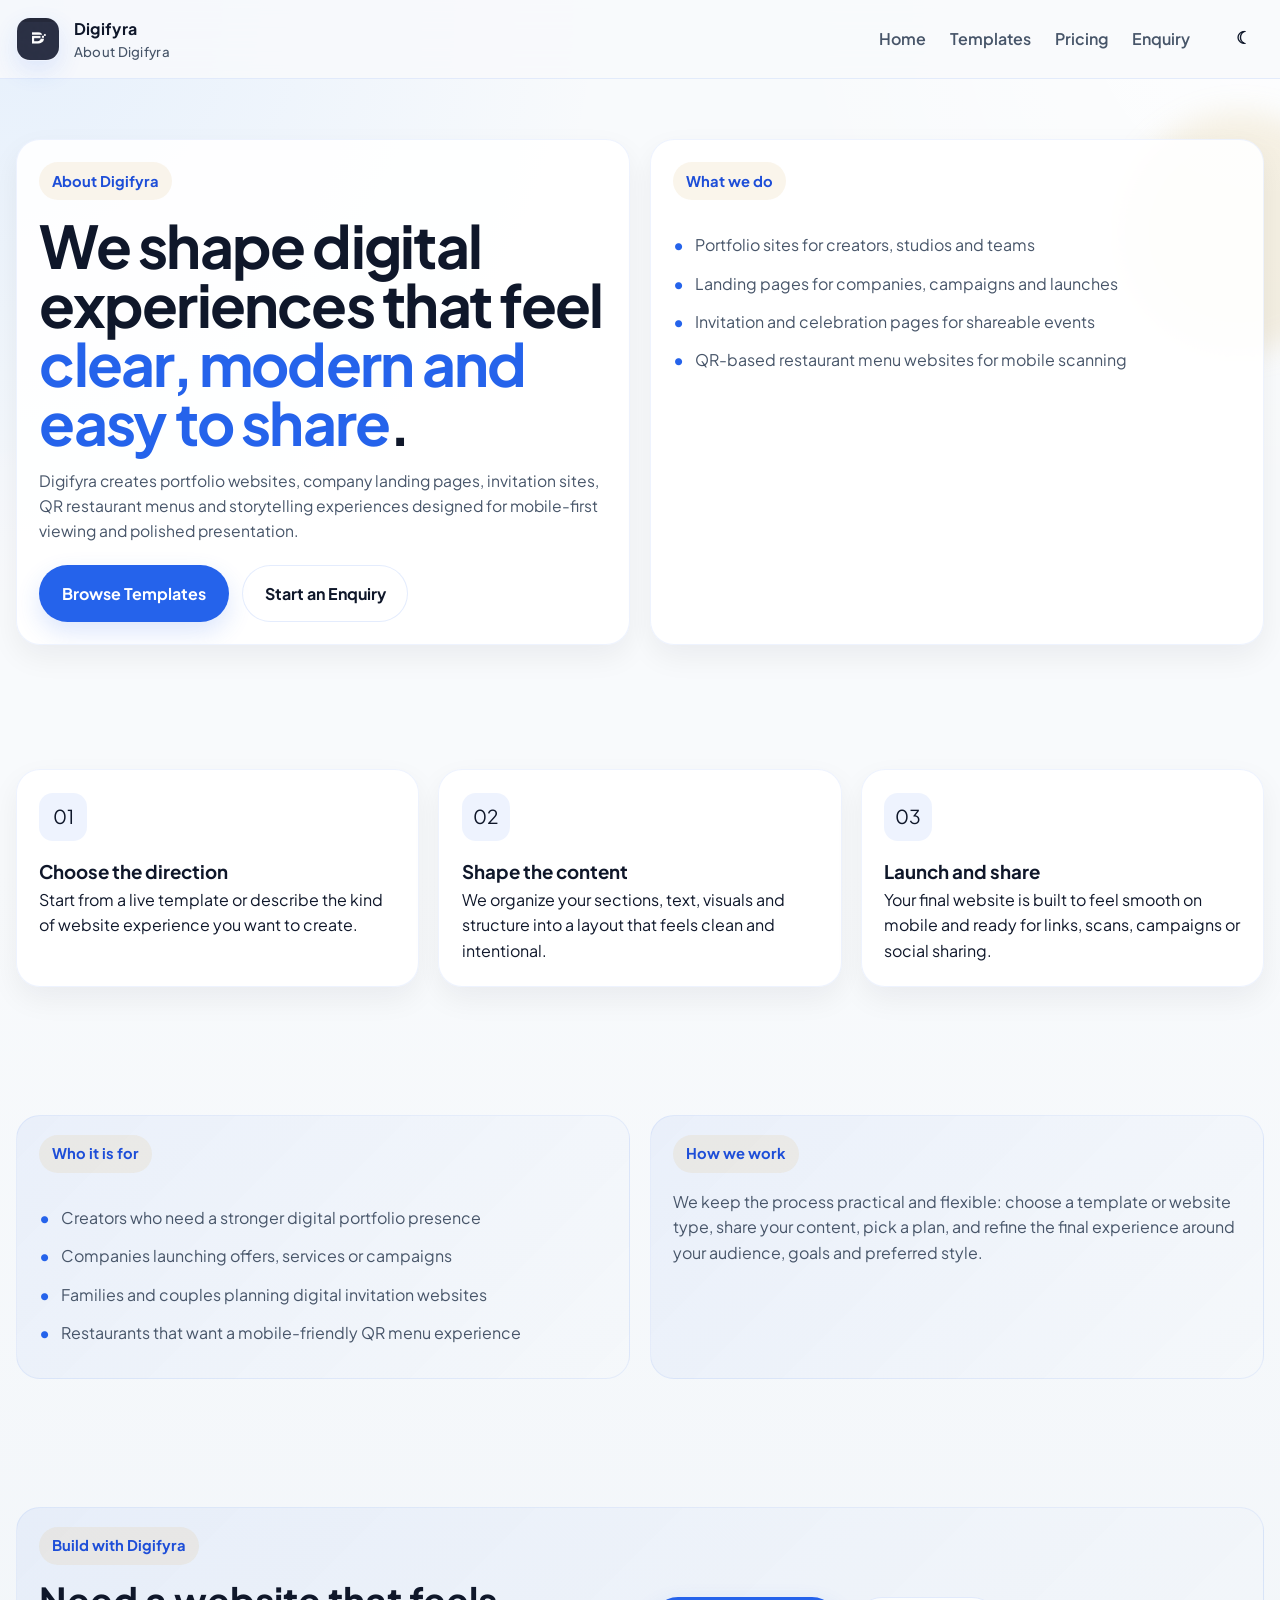
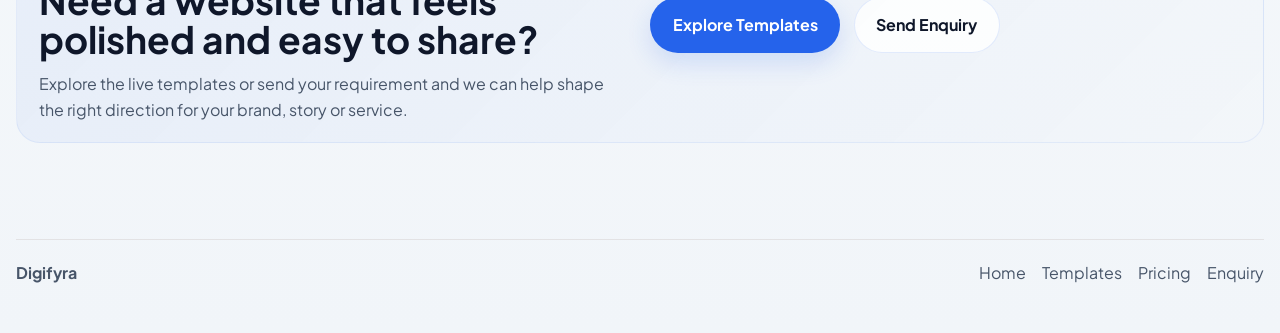
==== about.html @ 27d528c1 "Added about page" ====
<!DOCTYPE html>
<html lang="en">
<head>
  <meta charset="UTF-8">
  <meta name="viewport" content="width=device-width, initial-scale=1">
  <title>About | Digifyra</title>
  <meta name="description" content="Learn about Digifyra, the digital studio behind portfolio websites, landing pages, invitation sites and storytelling experiences.">
  <meta name="robots" content="index, follow">
  <meta name="theme-color" content="#2563EB">
  <!-- Google Tag Manager -->
  <script>(function(w,d,s,l,i){w[l]=w[l]||[];w[l].push({'gtm.start':
  new Date().getTime(),event:'gtm.js'});var f=d.getElementsByTagName(s)[0],
  j=d.createElement(s),dl=l!='dataLayer'?'&l='+l:'';j.async=true;j.src=
  'https://www.googletagmanager.com/gtm.js?id='+i+dl;f.parentNode.insertBefore(j,f);
  })(window,document,'script','dataLayer','GTM-PXJ9GGBV');</script>
  <!-- End Google Tag Manager -->
  <link rel="preconnect" href="https://fonts.googleapis.com">
  <link rel="preconnect" href="https://fonts.gstatic.com" crossorigin>
  <link href="https://fonts.googleapis.com/css2?family=Plus+Jakarta+Sans:wght@400;500;600;700;800&display=swap" rel="stylesheet">
  <link rel="stylesheet" href="style.css">
</head>
<body class="page-company">
  <!-- Google Tag Manager (noscript) -->
  <noscript><iframe src="https://www.googletagmanager.com/ns.html?id=GTM-PXJ9GGBV"
  height="0" width="0" style="display:none;visibility:hidden"></iframe></noscript>
  <!-- End Google Tag Manager (noscript) -->
  <div class="page-shell">
    <header class="site-header">
      <div class="container site-header__inner">
        <a class="brand" href="index.html" aria-label="Digifyra home">
          <img class="brand__mark" src="digifyra-mark.png" alt="Digifyra logo">
          <span>Digifyra<small>About Digifyra</small></span>
        </a>
        <button class="nav-toggle" type="button" aria-expanded="false" aria-label="Toggle navigation" data-nav-toggle>Menu</button>
        <nav class="site-nav" data-nav>
          <a href="index.html">Home</a>
          <a href="templates.html">Templates</a>
          <a href="pricing.html">Pricing</a>
          <a href="order.html">Enquiry</a>
        </nav>
      </div>
    </header>

    <main>
      <section class="section saas-section">
        <div class="container split-layout">
          <article class="info-panel reveal">
            <div class="eyebrow">About Digifyra</div>
            <h1 class="display">We shape digital experiences that feel <span>clear, modern and easy to share</span>.</h1>
            <p class="lead">Digifyra creates portfolio websites, company landing pages, invitation sites, QR restaurant menus and storytelling experiences designed for mobile-first viewing and polished presentation.</p>
            <div class="stack-actions">
              <a class="btn" href="templates.html">Browse Templates</a>
              <a class="btn-secondary" href="order.html">Start an Enquiry</a>
            </div>
          </article>
          <article class="info-panel reveal">
            <div class="eyebrow">What we do</div>
            <ul class="feature-list">
              <li>Portfolio sites for creators, studios and teams</li>
              <li>Landing pages for companies, campaigns and launches</li>
              <li>Invitation and celebration pages for shareable events</li>
              <li>QR-based restaurant menu websites for mobile scanning</li>
            </ul>
          </article>
        </div>
      </section>

      <section class="section">
        <div class="container grid-3">
          <article class="service-card reveal">
            <div class="service-card__icon">01</div>
            <h3>Choose the direction</h3>
            <p>Start from a live template or describe the kind of website experience you want to create.</p>
          </article>
          <article class="service-card reveal">
            <div class="service-card__icon">02</div>
            <h3>Shape the content</h3>
            <p>We organize your sections, text, visuals and structure into a layout that feels clean and intentional.</p>
          </article>
          <article class="service-card reveal">
            <div class="service-card__icon">03</div>
            <h3>Launch and share</h3>
            <p>Your final website is built to feel smooth on mobile and ready for links, scans, campaigns or social sharing.</p>
          </article>
        </div>
      </section>

      <section class="section">
        <div class="container split-layout">
          <article class="notice-bar reveal">
            <div class="eyebrow">Who it is for</div>
            <ul class="feature-list">
              <li>Creators who need a stronger digital portfolio presence</li>
              <li>Companies launching offers, services or campaigns</li>
              <li>Families and couples planning digital invitation websites</li>
              <li>Restaurants that want a mobile-friendly QR menu experience</li>
            </ul>
          </article>
          <article class="notice-bar reveal">
            <div class="eyebrow">How we work</div>
            <p class="section-copy">We keep the process practical and flexible: choose a template or website type, share your content, pick a plan, and refine the final experience around your audience, goals and preferred style.</p>
          </article>
        </div>
      </section>

      <section class="section">
        <div class="container">
          <div class="cta-banner reveal">
            <div class="split-layout">
              <div>
                <div class="eyebrow">Build with Digifyra</div>
                <h2 class="section-title">Need a website that feels polished and easy to share?</h2>
                <p class="section-copy">Explore the live templates or send your requirement and we can help shape the right direction for your brand, story or service.</p>
              </div>
              <div class="stack-actions" style="align-content:center; justify-content:flex-start;">
                <a class="btn" href="templates.html">Explore Templates</a>
                <a class="btn-secondary" href="order.html">Send Enquiry</a>
              </div>
            </div>
          </div>
        </div>
      </section>
    </main>

    <footer class="site-footer">
      <div class="container footer-grid">
        <div>
          <strong>Digifyra</strong>
        </div>
        <div class="footer-links">
          <a href="index.html">Home</a>
          <a href="templates.html">Templates</a>
          <a href="pricing.html">Pricing</a>
          <a href="order.html">Enquiry</a>
        </div>
      </div>
    </footer>
  </div>
  <script src="script.js"></script>
</body>
</html>
---- style.css ----
:root {
  --bg: #f8fafc;
  --surface: rgba(255, 255, 255, 0.9);
  --surface-strong: #ffffff;
  --surface-dark: #0f172a;
  --text: #0f172a;
  --muted: #475569;
  --line: rgba(37, 99, 235, 0.12);
  --primary: #2563eb;
  --primary-strong: #1d4ed8;
  --secondary: #dbeafe;
  --accent: #60a5fa;
  --success: #1f9d73;
  --shadow: 0 12px 30px rgba(15, 23, 42, 0.06);
  --radius-lg: 24px;
  --radius-md: 18px;
  --radius-sm: 12px;
  --container: min(1280px, calc(100% - 2rem));
  --bg-gradient-1: rgba(96, 165, 250, 0.12);
  --bg-gradient-2: rgba(255, 255, 255, 0.8);
  --bg-gradient-3: #f8fafc;
  --bg-gradient-4: #f8fafc;
  --bg-gradient-5: #f1f5f9;
  --header-bg: rgba(248, 250, 252, 0.84);
  --glass-bg: rgba(255, 255, 255, 0.78);
  --control-bg: rgba(255, 255, 255, 0.78);
  --hero-preview-bg: linear-gradient(160deg, rgba(15, 23, 42, 0.98), rgba(30, 41, 59, 0.96));
  --hero-preview-border: rgba(37, 99, 235, 0.1);
  --hero-meta-bg: rgba(255, 255, 255, 0.14);
  --preview-frame-bg: linear-gradient(160deg, rgba(15, 23, 42, 0.98), rgba(30, 41, 59, 0.94));
}

body.theme-dark {
  --bg: #020617;
  --surface: rgba(15, 23, 42, 0.76);
  --surface-strong: #0f172a;
  --surface-dark: #020617;
  --text: #e2e8f0;
  --muted: #94a3b8;
  --line: rgba(96, 165, 250, 0.14);
  --shadow: 0 20px 60px rgba(2, 6, 23, 0.35);
  --bg-gradient-1: rgba(37, 99, 235, 0.14);
  --bg-gradient-2: rgba(255, 255, 255, 0.06);
  --bg-gradient-3: #020617;
  --bg-gradient-4: #020617;
  --bg-gradient-5: #0f172a;
  --header-bg: rgba(2, 6, 23, 0.82);
  --glass-bg: rgba(15, 23, 42, 0.88);
  --control-bg: rgba(255, 255, 255, 0.04);
  --hero-preview-bg: linear-gradient(160deg, rgba(2, 6, 23, 0.98), rgba(15, 23, 42, 0.94));
  --hero-preview-border: rgba(96, 165, 250, 0.1);
  --hero-meta-bg: rgba(255, 255, 255, 0.12);
  --preview-frame-bg: linear-gradient(160deg, rgba(2, 6, 23, 0.98), rgba(15, 23, 42, 0.94));
}

body.page-home {
  --primary: #2563eb;
  --primary-strong: #1d4ed8;
  --secondary: #dbeafe;
  --accent: #60a5fa;
}

* {
  box-sizing: border-box;
}

html {
  scroll-behavior: smooth;
}

body {
  margin: 0;
  font-family: "Plus Jakarta Sans", sans-serif;
  color: var(--text);
  background:
    radial-gradient(circle at top left, var(--bg-gradient-1), transparent 26%),
    radial-gradient(circle at top right, var(--bg-gradient-2), transparent 22%),
    linear-gradient(180deg, var(--bg-gradient-3) 0%, var(--bg-gradient-4) 45%, var(--bg-gradient-5) 100%);
  line-height: 1.6;
}

img {
  display: block;
  max-width: 100%;
}

a {
  color: inherit;
  text-decoration: none;
}

button,
input,
select,
textarea {
  font: inherit;
}

button {
  cursor: pointer;
}

.page-shell {
  position: relative;
  overflow-x: clip;
}

.page-shell::before,
.page-shell::after {
  content: "";
  position: fixed;
  inset: auto;
  z-index: -1;
  border-radius: 999px;
  filter: blur(14px);
}

.page-shell::before {
  width: 240px;
  height: 240px;
  top: 7rem;
  right: -80px;
  background: rgba(212, 175, 90, 0.16);
}

.page-shell::after {
  width: 300px;
  height: 300px;
  bottom: 10rem;
  left: -100px;
  background: rgba(255, 255, 255, 0.12);
}

.container {
  width: var(--container);
  margin: 0 auto;
}

.site-header {
  position: sticky;
  top: 0;
  z-index: 20;
  backdrop-filter: blur(18px);
  background: var(--header-bg);
  border-bottom: 1px solid var(--hero-preview-border);
}

.site-header__inner {
  display: flex;
  align-items: center;
  justify-content: space-between;
  gap: 1rem;
  min-height: 78px;
}

.brand {
  display: inline-flex;
  align-items: center;
  gap: 0.85rem;
  order: 1;
  min-width: 0;
  font-weight: 700;
  letter-spacing: 0.02em;
}

.brand > span {
  min-width: 0;
}

.brand__mark {
  display: block;
  width: 2.75rem;
  height: 2.75rem;
  border-radius: 14px;
  object-fit: cover;
  box-shadow: 0 10px 24px rgba(37, 99, 235, 0.12);
  background: #ffffff;
  border: 1px solid rgba(37, 99, 235, 0.08);
}

.brand small {
  display: block;
  color: var(--muted);
  font-weight: 500;
}

.nav-toggle {
  display: none;
  position: relative;
  min-width: 3rem;
  height: 3rem;
  padding: 0 0.9rem;
  border: 0;
  border-radius: 0;
  color: var(--text);
  background: transparent;
  line-height: 1;
  font-weight: 700;
  transition: transform 180ms ease, border-color 180ms ease, background 180ms ease;
}

.theme-toggle {
  order: 3;
  margin-left: 1rem;
  display: inline-grid;
  place-items: center;
  width: 2.6rem;
  min-width: 2.6rem;
  height: 2.6rem;
  padding: 0;
  border: 0;
  border-radius: 0;
  color: var(--text);
  background: transparent;
  font-size: 0;
  line-height: 1;
  font-weight: 700;
  transition: transform 180ms ease, border-color 180ms ease, background 180ms ease;
}

.theme-toggle::before {
  content: "\263E";
  display: block;
  font-size: 1.05rem;
  line-height: 1;
  transform: translateY(-1px);
}

body.theme-dark .theme-toggle::before {
  content: "\2600";
}

.site-nav {
  display: flex;
  order: 2;
  margin-left: auto;
  align-items: center;
  gap: 1.5rem;
}

.site-nav a {
  color: var(--muted);
  font-weight: 600;
}

.site-nav a:hover,
.site-nav a:focus-visible,
.site-nav a.is-active {
  color: var(--text);
}

.nav-cta {
  margin-left: 0.35rem;
}

.btn,
.btn-secondary,
.btn-ghost {
  display: inline-flex;
  align-items: center;
  justify-content: center;
  gap: 0.55rem;
  min-height: 3rem;
  padding: 0.9rem 1.35rem;
  border-radius: 999px;
  border: 1px solid transparent;
  font-weight: 700;
  transition: transform 180ms ease, box-shadow 180ms ease, background 180ms ease, border-color 180ms ease;
}

.btn {
  color: #ffffff;
  background: var(--primary);
  box-shadow: 0 10px 24px rgba(37, 99, 235, 0.16);
}

.btn:hover,
.btn:focus-visible,
.btn-secondary:hover,
.btn-secondary:focus-visible,
.btn-ghost:hover,
.btn-ghost:focus-visible {
  transform: translateY(-2px);
}

.btn-secondary {
  color: var(--text);
  background: var(--control-bg);
  border-color: var(--line);
}

.btn-ghost {
  color: var(--primary-strong);
  background: transparent;
  border-color: var(--line);
}

.hero {
  padding: 0;
  min-height: calc(100vh - 78px);
  display: grid;
  align-items: stretch;
}

.hero-panel {
  display: grid;
  grid-template-columns: 1.1fr 0.9fr;
  gap: 0;
  align-items: center;
  min-height: calc(100vh - 78px);
  width: min(100%, 100vw);
  max-width: none;
  padding: 0;
  border-radius: 0;
  background: transparent;
  border: 0;
  box-shadow: none;
}

.hero-panel > *:first-child {
  padding: 4rem clamp(1rem, 4vw, 5rem);
}

.hero-panel > *:last-child {
  min-height: calc(100vh - 78px);
}

.eyebrow {
  display: inline-flex;
  align-items: center;
  gap: 0.5rem;
  margin-bottom: 1rem;
  padding: 0.45rem 0.8rem;
  border-radius: 999px;
  background: rgba(212, 175, 90, 0.12);
  color: var(--primary-strong);
  font-size: 0.92rem;
  font-weight: 700;
}

.display {
  margin: 0 0 1rem;
  font-family: "Plus Jakarta Sans", sans-serif;
  font-size: clamp(2.45rem, 4.6vw, 4.8rem);
  line-height: 1;
  letter-spacing: -0.03em;
}

.display span {
  color: var(--primary);
}

.lead {
  margin: 0 0 1.4rem;
  font-size: 0.98rem;
  color: var(--muted);
  max-width: 62ch;
}

.hero-actions,
.stack-actions {
  display: flex;
  flex-wrap: wrap;
  gap: 0.85rem;
}

.hero-stats,
.stats-grid,
.metrics-grid {
  display: grid;
  gap: 1rem;
}

.hero-stats {
  grid-template-columns: repeat(3, minmax(0, 1fr));
  margin-top: 1.3rem;
}

.stat-card,
.metric-card {
  padding: 1.1rem;
  border-radius: var(--radius-md);
  background: rgba(255, 255, 255, 0.04);
  border: 1px solid rgba(37, 99, 235, 0.08);
}

.stat-card strong,
.metric-card strong {
  display: block;
  font-size: 1.18rem;
}

.hero-visual {
  display: grid;
  grid-template-rows: 1fr auto;
  gap: 1rem;
  padding: 1.25rem;
}

.hero-preview {
  position: relative;
  overflow: hidden;
  border-radius: calc(var(--radius-lg) + 6px);
  min-height: calc(100vh - 78px);
  background: var(--hero-preview-bg);
  color: #fff;
  box-shadow: none;
  border-left: 1px solid var(--hero-preview-border);
}

.hero-preview img {
  position: absolute;
  inset: 0;
  width: 100%;
  height: 100%;
  object-fit: cover;
  opacity: 0.42;
}

.hero-preview__content {
  position: relative;
  display: flex;
  flex-direction: column;
  justify-content: space-between;
  min-height: calc(100vh - 78px);
  padding: 2rem clamp(1rem, 3vw, 3rem);
}

.hero-notes {
  display: grid;
  grid-template-columns: repeat(2, minmax(0, 1fr));
  gap: 1rem;
}

.floating-card {
  position: static;
  border-radius: var(--radius-md);
  background: var(--glass-bg);
  color: var(--text);
  padding: 1rem 1.1rem;
  box-shadow: var(--shadow);
  border: 1px solid var(--hero-preview-border);
}

.section {
  padding: 4rem 0;
}

.section-heading {
  max-width: 760px;
  margin-bottom: 2rem;
}

.section-heading h2,
.section-title {
  margin: 0 0 0.8rem;
  font-family: "Plus Jakarta Sans", sans-serif;
  font-size: clamp(1.85rem, 2.9vw, 2.8rem);
  line-height: 1.05;
}

.section-heading p,
.section-copy {
  margin: 0;
  color: var(--muted);
}

.grid-2,
.grid-3,
.grid-4,
.card-grid {
  display: grid;
  gap: 1.2rem;
  align-items: stretch;
}

.grid-2 {
  grid-template-columns: repeat(2, minmax(0, 1fr));
}

.grid-3,
.card-grid {
  grid-template-columns: repeat(3, minmax(0, 1fr));
}

.grid-4 {
  grid-template-columns: repeat(4, minmax(0, 1fr));
}

.feature-card,
.template-card,
.price-card,
.step-card,
.testimonial,
.story-card,
.detail-card,
.faq-item,
.gallery-card,
.contact-card,
.form-panel,
.info-panel,
.timeline-item,
.checklist,
.service-card,
.showcase-card {
  position: relative;
  overflow: hidden;
  border-radius: var(--radius-lg);
  background: var(--surface);
  border: 1px solid rgba(37, 99, 235, 0.08);
  box-shadow: var(--shadow);
}

.feature-card,
.template-card,
.price-card,
.step-card,
.testimonial,
.story-card,
.detail-card,
.faq-item,
.gallery-card,
.contact-card,
.form-panel,
.info-panel,
.timeline-item,
.service-card,
.showcase-card {
  padding: 1.4rem;
}

.template-card,
.price-card,
.service-card {
  display: flex;
  flex-direction: column;
  height: 100%;
}

.card-grid .template-card:nth-child(1) {
  background: linear-gradient(180deg, rgba(201, 125, 148, 0.14), var(--surface));
}

.card-grid .template-card:nth-child(2) {
  background: linear-gradient(180deg, rgba(223, 140, 90, 0.14), var(--surface));
}

.card-grid .template-card:nth-child(3) {
  background: linear-gradient(180deg, rgba(192, 106, 124, 0.14), var(--surface));
}

.card-grid .template-card:nth-child(4) {
  background: linear-gradient(180deg, rgba(94, 157, 144, 0.14), var(--surface));
}

.card-grid .template-card:nth-child(5) {
  background: linear-gradient(180deg, rgba(190, 122, 150, 0.14), var(--surface));
}

.card-grid .template-card:nth-child(6) {
  background: linear-gradient(180deg, rgba(104, 138, 176, 0.14), var(--surface));
}

.card-grid .template-card:nth-child(7) {
  background: linear-gradient(180deg, rgba(114, 164, 145, 0.14), var(--surface));
}

.card-grid .template-card:nth-child(8) {
  background: linear-gradient(180deg, rgba(168, 139, 92, 0.14), var(--surface));
}

.service-card__icon,
.feature-card__icon,
.template-card__icon,
.step-card__icon {
  display: inline-grid;
  place-items: center;
  width: 3rem;
  height: 3rem;
  margin-bottom: 1rem;
  border-radius: 14px;
  background: rgba(37, 99, 235, 0.08);
  font-size: 1.2rem;
}

.tag-row,
.pill-row {
  display: flex;
  flex-wrap: wrap;
  gap: 0.6rem;
}

.tag,
.pill {
  display: inline-flex;
  align-items: center;
  gap: 0.45rem;
  padding: 0.45rem 0.75rem;
  border-radius: 999px;
  background: rgba(37, 99, 235, 0.06);
  color: var(--muted);
  font-size: 0.9rem;
  font-weight: 700;
}


.feature-list,
.check-list,
.plain-list {
  margin: 1rem 0 0;
  padding: 0;
  list-style: none;
}

.feature-list li,
.check-list li,
.plain-list li {
  display: flex;
  gap: 0.65rem;
  align-items: flex-start;
  margin-bottom: 0.8rem;
  color: var(--muted);
}

.feature-list li::before,
.check-list li::before {
  content: "•";
  color: var(--primary);
  font-weight: 900;
}

.check-list li::before {
  content: "✓";
}

.split-layout,
.story-layout,
.contact-layout,
.showcase-layout,
.form-layout {
  display: grid;
  grid-template-columns: 1fr 1fr;
  gap: 1.25rem;
}

.showcase-layout {
  align-items: stretch;
}

.showcase-preview,
.story-panel {
  min-height: 100%;
}

.preview-frame {
  padding: 1.2rem;
  border-radius: calc(var(--radius-lg) + 6px);
  background: var(--preview-frame-bg);
  color: #fff;
}

.preview-frame__screen {
  border-radius: 24px;
  padding: 1.4rem;
  min-height: 420px;
  background:
    linear-gradient(180deg, rgba(255, 255, 255, 0.12), rgba(255, 255, 255, 0.04)),
    url("https://images.unsplash.com/photo-1519741497674-611481863552?auto=format&fit=crop&w=1400&q=80") center/cover;
}

.preview-frame__screen--birthday {
  background:
    linear-gradient(180deg, rgba(255, 255, 255, 0.12), rgba(255, 255, 255, 0.04)),
    url("https://images.unsplash.com/photo-1464349153735-7db50ed83c84?auto=format&fit=crop&w=1400&q=80") center/cover;
}

.preview-frame__screen--love {
  background:
    linear-gradient(180deg, rgba(255, 255, 255, 0.12), rgba(255, 255, 255, 0.04)),
    url("https://images.unsplash.com/photo-1516589178581-6cd7833ae3b2?auto=format&fit=crop&w=1400&q=80") center/cover;
}

.preview-frame__screen--corporate {
  background:
    linear-gradient(180deg, rgba(255, 255, 255, 0.1), rgba(255, 255, 255, 0.02)),
    url("https://images.unsplash.com/photo-1552664730-d307ca884978?auto=format&fit=crop&w=1400&q=80") center/cover;
}

.preview-shell {
  max-width: 380px;
  padding: 1rem;
  border-radius: 24px;
  background: rgba(24, 18, 15, 0.54);
  backdrop-filter: blur(12px);
}

.timeline {
  position: relative;
  display: grid;
  gap: 1rem;
}

.timeline::before {
  content: "";
  position: absolute;
  top: 0;
  bottom: 0;
  left: 1.3rem;
  width: 2px;
  background: linear-gradient(180deg, rgba(37, 99, 235, 0.08), rgba(37, 99, 235, 0.48), rgba(96, 165, 250, 0.2));
}

.timeline-item {
  display: grid;
  grid-template-columns: 3rem 1fr;
  gap: 1rem;
  align-items: start;
}

.timeline-item__dot {
  position: relative;
  z-index: 1;
  display: grid;
  place-items: center;
  width: 2.6rem;
  height: 2.6rem;
  border-radius: 999px;
  background: linear-gradient(135deg, var(--primary), var(--secondary));
  color: #fff;
  box-shadow: 0 10px 22px rgba(37, 99, 235, 0.18);
}

.countdown {
  display: grid;
  grid-template-columns: repeat(4, minmax(0, 1fr));
  gap: 0.8rem;
  margin-top: 1.6rem;
}

.countdown__item {
  padding: 1rem 0.8rem;
  text-align: center;
  border-radius: var(--radius-md);
  background: var(--glass-bg);
  border: 1px solid rgba(37, 99, 235, 0.12);
}

.countdown__value {
  display: block;
  font-size: 1.8rem;
  font-weight: 800;
}

.media-grid,
.gallery-grid {
  display: grid;
  grid-template-columns: repeat(3, minmax(0, 1fr));
  gap: 1rem;
}

.gallery-card img,
.media-grid img {
  width: 100%;
  height: 100%;
  min-height: 240px;
  object-fit: cover;
  border-radius: calc(var(--radius-md) + 2px);
}

.quote-block {
  padding: 2rem;
  border-radius: calc(var(--radius-lg) + 8px);
  background: linear-gradient(145deg, rgba(37, 99, 235, 0.06), rgba(255, 255, 255, 0.04));
  border: 1px solid rgba(37, 99, 235, 0.08);
  font-family: "Plus Jakarta Sans", sans-serif;
  font-size: clamp(1.8rem, 3vw, 2.8rem);
  line-height: 1.1;
}

.notice-bar,
.cta-banner {
  padding: 1.2rem 1.4rem;
  border-radius: var(--radius-lg);
  background: linear-gradient(135deg, rgba(37, 99, 235, 0.06), rgba(255, 255, 255, 0.02));
  border: 1px solid rgba(37, 99, 235, 0.08);
}

.price-card--featured {
  background: linear-gradient(180deg, rgba(37, 99, 235, 0.08), rgba(255, 255, 255, 0.04));
  border-color: rgba(37, 99, 235, 0.18);
  box-shadow: 0 18px 36px rgba(37, 99, 235, 0.12);
  transform: translateY(-6px);
}

.price-card--featured .eyebrow {
  background: rgba(37, 99, 235, 0.12);
  color: var(--primary-strong);
}

.price-card--featured::after {
  content: "";
  position: absolute;
  inset: 0;
  background: linear-gradient(120deg, transparent 0%, rgba(255, 255, 255, 0.22) 45%, transparent 70%);
  transform: translateX(-120%);
  animation: planShine 5s ease-in-out infinite;
  pointer-events: none;
}

.price {
  margin: 0.6rem 0 1rem;
  font-size: 2rem;
  font-weight: 800;
}

.price-card .feature-list {
  flex: 1;
}

.price-card .btn {
  margin-top: auto;
}

.price-tier-list {
  display: grid;
  gap: 0.7rem;
  margin: 1rem 0 1.1rem;
}

.price-tier-row {
  display: flex;
  justify-content: space-between;
  gap: 1rem;
  align-items: center;
  padding: 0.8rem 0.9rem;
  border-radius: 16px;
  background: rgba(37, 99, 235, 0.05);
  border: 1px solid rgba(37, 99, 235, 0.08);
}

.price-tier-row strong {
  font-size: 0.96rem;
}

.price-tier-row span {
  color: var(--primary-strong);
  font-weight: 700;
  text-align: right;
}

.price small {
  font-size: 1rem;
  color: var(--muted);
}

.faq-item summary {
  cursor: pointer;
  font-weight: 700;
  list-style: none;
}

.faq-item summary::-webkit-details-marker {
  display: none;
}

.faq-item p {
  margin-bottom: 0;
  color: var(--muted);
}

.form-panel form,
.form-stack {
  display: grid;
  gap: 1rem;
}

.field-grid {
  display: grid;
  grid-template-columns: 1fr 1fr;
  gap: 1rem;
}

label {
  display: grid;
  gap: 0.45rem;
  font-weight: 700;
}

input,
select,
textarea {
  width: 100%;
  padding: 0.95rem 1rem;
  border-radius: 16px;
  border: 1px solid rgba(37, 99, 235, 0.12);
  background: var(--surface);
  color: var(--text);
}

textarea {
  min-height: 150px;
  resize: vertical;
}

input:focus-visible,
select:focus-visible,
textarea:focus-visible,
.faq-item summary:focus-visible,
.btn:focus-visible,
.btn-secondary:focus-visible,
.btn-ghost:focus-visible,
.site-nav a:focus-visible,
.nav-toggle:focus-visible {
  outline: 3px solid rgba(37, 99, 235, 0.2);
  outline-offset: 2px;
}

.helper-text,
.fine-print {
  color: var(--muted);
  font-size: 0.94rem;
}

.honeypot {
  position: absolute;
  left: -9999px;
  opacity: 0;
  pointer-events: none;
}

.calendar-links,
.media-stack,
.game-grid {
  display: grid;
  gap: 1rem;
}

.media-stack iframe,
.media-stack audio {
  width: 100%;
  border-radius: var(--radius-md);
}

.game-card {
  padding: 1.3rem;
  border-radius: var(--radius-lg);
  background: var(--surface);
  border: 1px solid rgba(37, 99, 235, 0.08);
}

.quiz-options {
  display: grid;
  gap: 0.75rem;
  margin-top: 1rem;
}

.quiz-options button {
  text-align: left;
}

.sparkle-bg {
  position: relative;
}

.sparkle-bg::after {
  content: "";
  position: absolute;
  inset: 0;
  background-image:
    radial-gradient(circle, rgba(240, 216, 144, 0.28) 1px, transparent 1.6px),
    radial-gradient(circle, rgba(255, 255, 255, 0.2) 1px, transparent 1.7px);
  background-position: 0 0, 28px 38px;
  background-size: 90px 90px, 120px 120px;
  pointer-events: none;
  opacity: 0.26;
}

.reveal {
  opacity: 0;
  transform: translateY(20px);
  transition: opacity 600ms ease, transform 600ms ease;
}

.reveal.is-visible {
  opacity: 1;
  transform: translateY(0);
}

.site-footer {
  padding: 2rem 0 3rem;
  color: var(--muted);
}

.footer-grid {
  display: grid;
  grid-template-columns: 1.1fr 0.9fr;
  gap: 1rem;
  align-items: center;
  padding-top: 1.25rem;
  border-top: 1px solid rgba(77, 47, 26, 0.09);
}

.footer-links {
  display: flex;
  justify-content: flex-end;
  gap: 1rem;
  flex-wrap: wrap;
}

.seo-strip {
  margin-top: 1rem;
  color: var(--muted);
  font-size: 0.95rem;
}

.center {
  text-align: center;
}

.hero-preview__meta,
.mini-metrics {
  display: flex;
  gap: 0.75rem;
  flex-wrap: wrap;
}

.hero-preview__meta span,
.mini-metrics span {
  display: inline-flex;
  align-items: center;
  gap: 0.45rem;
  padding: 0.45rem 0.75rem;
  border-radius: 999px;
  background: var(--hero-meta-bg);
}

.site-section-divider {
  height: 1px;
  width: var(--container);
  margin: 0 auto;
  background: linear-gradient(90deg, transparent, rgba(37, 99, 235, 0.12), transparent);
}

.template-library {
  align-items: stretch;
}

.template-card--library {
  display: grid;
  gap: 1rem;
  align-content: start;
}

.template-card__body {
  display: grid;
  gap: 0.85rem;
  align-content: start;
  flex: 1;
}

.template-card__footer {
  margin-top: auto;
  padding-top: 0.2rem;
}

.template-card--library .tag-row {
  margin-top: 0;
}

.template-card--library .stack-actions {
  margin-top: auto;
}

.template-card--library .stack-actions a {
  flex: 1 1 10rem;
}

.template-card--library h3,
.price-card h3,
.service-card h3 {
  margin: 0;
}

.template-card--library p,
.price-card p,
.service-card p {
  margin: 0;
}

.saas-hero-v2 {
  position: relative;
  padding: 5.5rem 0 4.5rem;
}

.saas-hero-v2::before {
  content: "";
  position: absolute;
  inset: 0 0 auto;
  height: 640px;
  background:
    radial-gradient(circle at 12% 12%, rgba(96, 165, 250, 0.16), transparent 28%),
    radial-gradient(circle at 86% 16%, rgba(37, 99, 235, 0.12), transparent 24%),
    linear-gradient(180deg, rgba(255, 255, 255, 0.86), rgba(248, 250, 252, 0));
  pointer-events: none;
  z-index: -1;
}

.saas-hero-v2__grid {
  display: grid;
  grid-template-columns: minmax(0, 1fr) minmax(400px, 520px);
  gap: 1rem;
  align-items: center;
}

.saas-hero-v2__copy {
  max-width: 560px;
}

.saas-hero-v2__visual {
  width: min(100%, 520px);
  justify-self: end;
}

.saas-hero-v2__title {
  margin: 0 0 1rem;
  max-width: 7.8ch;
  font-size: clamp(2.5rem, 4.8vw, 3.95rem);
  line-height: 0.98;
  letter-spacing: -0.06em;
  font-weight: 800;
}

.saas-hero-v2__title span {
  color: var(--primary);
}

.saas-hero-v2__lead {
  max-width: 46ch;
  margin: 0 0 1.5rem;
  font-size: 0.98rem;
  color: var(--muted);
}

.saas-hero-v2__micro {
  margin: 1rem 0 0;
  color: var(--muted);
  font-size: 0.94rem;
  font-weight: 600;
}

.saas-glass-stage {
  position: relative;
  display: grid;
  grid-template-columns: minmax(0, 1.28fr) minmax(180px, 0.72fr);
  grid-template-rows: 176px 184px auto;
  gap: 1rem;
  min-height: 0;
  padding: 0.6rem 0.2rem 0;
}

.saas-glass-orb {
  position: absolute;
  border-radius: 999px;
  filter: blur(18px);
  pointer-events: none;
}

.saas-glass-orb--one {
  top: 1.5rem;
  left: 2rem;
  width: 160px;
  height: 160px;
  background: rgba(96, 165, 250, 0.2);
}

.saas-glass-orb--two {
  right: 1rem;
  bottom: 2.5rem;
  width: 190px;
  height: 190px;
  background: rgba(37, 99, 235, 0.14);
}

.saas-glass-card,
.saas-glass-note {
  position: relative;
  overflow: hidden;
  border: 1px solid rgba(255, 255, 255, 0.42);
  background: rgba(255, 255, 255, 0.42);
  box-shadow: 0 28px 60px rgba(15, 23, 42, 0.12);
  backdrop-filter: blur(18px);
  -webkit-backdrop-filter: blur(18px);
}

.saas-glass-card {
  border-radius: 28px;
  transition: transform 240ms ease, box-shadow 240ms ease, border-color 240ms ease;
}

.saas-glass-card:hover {
  transform: translateY(-6px);
  box-shadow: 0 34px 70px rgba(15, 23, 42, 0.16);
  border-color: rgba(255, 255, 255, 0.64);
}

.saas-glass-card img {
  width: 100%;
  height: 100%;
  display: block;
  object-fit: cover;
}

.saas-glass-card--main {
  grid-column: 1;
  grid-row: 1 / span 2;
  height: 100%;
  animation: brandFloat 8s ease-in-out infinite;
}

.saas-glass-card--top {
  grid-column: 2;
  grid-row: 1;
  height: 100%;
}

.saas-glass-card__meta {
  position: absolute;
  left: 1rem;
  right: 1rem;
  bottom: 1rem;
  display: grid;
  gap: 0.2rem;
  padding: 0.95rem 1rem;
  border-radius: 18px;
  background: rgba(255, 255, 255, 0.7);
  color: var(--text);
  backdrop-filter: blur(12px);
  -webkit-backdrop-filter: blur(12px);
}

.saas-glass-card__meta strong,
.saas-glass-note strong {
  font-size: 0.96rem;
  font-weight: 700;
}

.saas-glass-card__meta span,
.saas-glass-note span {
  color: var(--muted);
  font-size: 0.82rem;
}

.saas-glass-chip {
  position: absolute;
  left: 0.9rem;
  bottom: 0.9rem;
  padding: 0.45rem 0.8rem;
  border-radius: 999px;
  background: rgba(255, 255, 255, 0.72);
  color: var(--text);
  font-size: 0.82rem;
  font-weight: 700;
  backdrop-filter: blur(12px);
  -webkit-backdrop-filter: blur(12px);
}

.saas-glass-note {
  display: grid;
  gap: 0.15rem;
  padding: 0.82rem 0.95rem;
  border-radius: 20px;
}

.saas-glass-note--left {
  grid-column: 1;
  grid-row: 3;
  width: 100%;
}

.saas-glass-note--right {
  grid-column: 2;
  grid-row: 3;
  width: 100%;
}

.saas-glass-note--panel {
  grid-column: 2;
  grid-row: 2;
  width: 100%;
  gap: 0.7rem;
  padding: 1rem 1.05rem;
}

.saas-glass-list {
  margin: 0;
  padding: 0;
  list-style: none;
  display: grid;
  gap: 0.55rem;
}

.saas-glass-list li {
  display: flex;
  align-items: center;
  gap: 0.5rem;
  font-size: 0.86rem;
  color: var(--muted);
}

.saas-glass-list li::before {
  content: "";
  width: 0.45rem;
  height: 0.45rem;
  border-radius: 999px;
  background: var(--primary);
  flex: 0 0 auto;
}

.saas-feature-grid-v2 {
  display: grid;
  grid-template-columns: repeat(3, minmax(0, 1fr));
  gap: 1.25rem;
}

.feature-tile {
  padding: 1.6rem;
  border-radius: 26px;
  border: 1px solid rgba(37, 99, 235, 0.08);
  background: rgba(255, 255, 255, 0.82);
  box-shadow: var(--shadow);
  transition: transform 220ms ease, box-shadow 220ms ease, border-color 220ms ease;
}

.feature-tile:hover {
  transform: translateY(-5px);
  box-shadow: 0 24px 50px rgba(15, 23, 42, 0.1);
  border-color: rgba(37, 99, 235, 0.18);
}

.feature-tile__icon {
  display: inline-grid;
  place-items: center;
  width: 3.2rem;
  height: 3.2rem;
  margin-bottom: 1rem;
  border-radius: 18px;
  background: linear-gradient(180deg, rgba(37, 99, 235, 0.12), rgba(96, 165, 250, 0.08));
  color: var(--primary);
}

.feature-tile__icon svg {
  width: 1.35rem;
  height: 1.35rem;
}

.feature-tile h3 {
  margin: 0 0 0.65rem;
}

.feature-tile p {
  margin: 0;
  color: var(--muted);
}

.template-preview-grid {
  display: grid;
  grid-template-columns: repeat(3, minmax(0, 1fr));
  gap: 1.25rem;
}

.template-preview-card {
  overflow: hidden;
  border-radius: 28px;
  border: 1px solid rgba(37, 99, 235, 0.08);
  background: rgba(255, 255, 255, 0.82);
  box-shadow: var(--shadow);
  transition: transform 220ms ease, box-shadow 220ms ease, border-color 220ms ease;
}

.template-preview-card:hover {
  transform: translateY(-5px);
  box-shadow: 0 24px 50px rgba(15, 23, 42, 0.1);
  border-color: rgba(37, 99, 235, 0.18);
}

.template-preview-card__media {
  overflow: hidden;
  aspect-ratio: 1.15 / 0.9;
}

.template-preview-card__media img {
  width: 100%;
  height: 100%;
  object-fit: cover;
  transition: transform 280ms ease;
}

.template-preview-card:hover .template-preview-card__media img {
  transform: scale(1.05);
}

.template-preview-card__body {
  display: grid;
  gap: 0.85rem;
  padding: 1.3rem;
}

.template-preview-card__body h3,
.build-option-card h3 {
  margin: 0;
}

.template-preview-card__body p,
.build-option-card p {
  margin: 0;
  color: var(--muted);
}

.build-options-grid {
  display: grid;
  grid-template-columns: repeat(2, minmax(0, 1fr));
  gap: 1.25rem;
}

.build-option-card {
  padding: 1.6rem;
  border-radius: 28px;
  border: 1px solid rgba(37, 99, 235, 0.08);
  background: linear-gradient(180deg, rgba(255, 255, 255, 0.84), rgba(248, 250, 252, 0.8));
  box-shadow: var(--shadow);
  transition: transform 220ms ease, box-shadow 220ms ease, border-color 220ms ease;
}

.build-option-card:hover {
  transform: translateY(-5px);
  box-shadow: 0 24px 50px rgba(15, 23, 42, 0.1);
  border-color: rgba(37, 99, 235, 0.18);
}

.build-option-card__badge {
  display: inline-flex;
  margin-bottom: 1rem;
  padding: 0.5rem 0.8rem;
  border-radius: 999px;
  background: rgba(37, 99, 235, 0.08);
  color: var(--primary-strong);
  font-size: 0.88rem;
  font-weight: 700;
}

body.theme-dark .editorial-band__lead,
body.theme-dark .editorial-band__aside,
body.theme-dark .poster-panel,
body.theme-dark .mosaic-panel,
body.theme-dark .studio-panel,
body.theme-dark .strip-panel,
body.theme-dark .invitation-note,
body.theme-dark .poster-tile,
body.theme-dark .project-strip__content,
body.theme-dark .studio-list article {
  background: rgba(15, 23, 42, 0.82);
  border-color: rgba(96, 165, 250, 0.12);
}

body.theme-dark .mosaic-grid span {
  background: linear-gradient(135deg, rgba(96, 165, 250, 0.18), rgba(37, 99, 235, 0.08));
}

body.theme-dark .quote-block {
  background: linear-gradient(145deg, rgba(37, 99, 235, 0.12), rgba(15, 23, 42, 0.92));
  border-color: rgba(96, 165, 250, 0.12);
}

body.theme-dark .countdown__item,
body.theme-dark .game-card,
body.theme-dark .floating-card,
body.theme-dark .notice-bar,
body.theme-dark .cta-banner {
  border-color: rgba(96, 165, 250, 0.12);
}

body.theme-dark .hero-preview img {
  opacity: 0.34;
}

body.theme-dark .brand-stage__rail span,
body.theme-dark .showcase-band__intro,
body.theme-dark .showcase-band__card {
  background: rgba(15, 23, 42, 0.82);
  border-color: rgba(96, 165, 250, 0.12);
}

body.theme-dark .price-card--featured {
  background: linear-gradient(180deg, rgba(37, 99, 235, 0.22), rgba(15, 23, 42, 0.96));
}

body.theme-dark .saas-hero-v2::before {
  background:
    radial-gradient(circle at 12% 12%, rgba(96, 165, 250, 0.18), transparent 28%),
    radial-gradient(circle at 86% 16%, rgba(37, 99, 235, 0.16), transparent 24%),
    linear-gradient(180deg, rgba(15, 23, 42, 0.34), rgba(2, 6, 23, 0));
}

body.theme-dark .saas-glass-card,
body.theme-dark .saas-glass-note,
body.theme-dark .feature-tile,
body.theme-dark .template-preview-card,
body.theme-dark .build-option-card {
  background: rgba(15, 23, 42, 0.82);
  border-color: rgba(96, 165, 250, 0.12);
}

body.theme-dark .saas-glass-card__meta,
body.theme-dark .saas-glass-chip {
  background: rgba(15, 23, 42, 0.8);
  color: #e2e8f0;
}

body.theme-dark .saas-glass-card__meta span,
body.theme-dark .saas-glass-note span,
body.theme-dark .saas-glass-list li {
  color: #94a3b8;
}

body.theme-dark .price-tier-row {
  background: rgba(37, 99, 235, 0.08);
  border-color: rgba(96, 165, 250, 0.12);
}

body.theme-dark .build-option-card__badge {
  background: rgba(96, 165, 250, 0.12);
  color: #c7dcff;
}

.saas-hero {
  position: relative;
  padding: 4.5rem 0 2rem;
}

.saas-hero::before {
  content: "";
  position: absolute;
  inset: 1.5rem 0 auto;
  height: 520px;
  background:
    radial-gradient(circle at 18% 18%, rgba(96, 165, 250, 0.16), transparent 28%),
    radial-gradient(circle at 82% 24%, rgba(37, 99, 235, 0.12), transparent 24%),
    linear-gradient(180deg, rgba(255, 255, 255, 0.72), rgba(248, 250, 252, 0));
  pointer-events: none;
  z-index: -1;
}

.saas-hero__grid {
  display: grid;
  grid-template-columns: 1.02fr 0.98fr;
  gap: 2rem;
  align-items: center;
}

.saas-title {
  margin: 0 0 1.2rem;
  max-width: 12ch;
  font-size: clamp(2.2rem, 4.8vw, 3.85rem);
  line-height: 1.04;
  letter-spacing: -0.05em;
  font-weight: 800;
}

.saas-title strong {
  color: var(--primary);
  font-weight: 800;
}

.saas-lead {
  max-width: 62ch;
  margin: 0 0 1.5rem;
  font-size: 0.98rem;
  color: var(--muted);
}

.saas-hero__notes {
  display: grid;
  grid-template-columns: repeat(2, minmax(0, 1fr));
  gap: 0.9rem;
  margin-top: 1.15rem;
}

.saas-hero__notes article {
  padding: 1rem 1.05rem;
  border-radius: 18px;
  border: 1px solid rgba(37, 99, 235, 0.08);
  background: rgba(255, 255, 255, 0.74);
}

.saas-hero__notes strong {
  display: block;
  margin-bottom: 0.25rem;
}

.saas-hero__notes span {
  color: var(--muted);
  font-size: 0.92rem;
}

.saas-proof {
  display: flex;
  flex-wrap: wrap;
  gap: 0.75rem;
  margin-top: 1.2rem;
}

.saas-proof span {
  display: inline-flex;
  align-items: center;
  padding: 0.55rem 0.9rem;
  border-radius: 999px;
  background: rgba(37, 99, 235, 0.06);
  color: var(--muted);
  font-size: 0.92rem;
  font-weight: 600;
}

.saas-window {
  overflow: hidden;
  border-radius: 28px;
  border: 1px solid rgba(37, 99, 235, 0.12);
  background: var(--surface-strong);
  box-shadow: 0 24px 60px rgba(15, 23, 42, 0.08);
}

.saas-window__bar {
  display: flex;
  align-items: center;
  gap: 0.5rem;
  padding: 1rem 1.25rem;
  border-bottom: 1px solid rgba(37, 99, 235, 0.08);
}

.saas-window__bar span {
  width: 0.72rem;
  height: 0.72rem;
  border-radius: 999px;
  background: #cbd5e1;
}

.saas-window__body {
  display: grid;
  grid-template-columns: 220px 1fr;
  min-height: 470px;
}

.saas-window__sidebar {
  padding: 1.35rem;
  border-right: 1px solid rgba(37, 99, 235, 0.08);
  background: rgba(37, 99, 235, 0.03);
}

.saas-window__sidebar strong {
  display: block;
  font-size: 1rem;
}

.saas-window__sidebar small {
  display: block;
  margin-top: 0.2rem;
  color: var(--muted);
}

.saas-window__menu {
  display: grid;
  gap: 0.7rem;
  margin-top: 1.4rem;
}

.saas-window__menu span {
  padding: 0.72rem 0.85rem;
  border-radius: 12px;
  background: rgba(255, 255, 255, 0.6);
  color: var(--muted);
  font-weight: 600;
}

.saas-window__canvas {
  padding: 1.35rem;
  background:
    radial-gradient(circle at top right, rgba(96, 165, 250, 0.12), transparent 26%),
    linear-gradient(180deg, #ffffff, #f8fafc);
}

.saas-kpi-row {
  display: grid;
  grid-template-columns: repeat(3, minmax(0, 1fr));
  gap: 0.85rem;
  margin-bottom: 1rem;
}

.saas-kpi-row article,
.saas-mini-card,
.saas-canvas-card {
  border-radius: 18px;
  border: 1px solid rgba(37, 99, 235, 0.08);
  background: rgba(255, 255, 255, 0.88);
}

.saas-kpi-row article {
  padding: 1rem;
}

.saas-kpi-row strong {
  display: block;
  font-size: 1.3rem;
}

.saas-kpi-row span {
  color: var(--muted);
  font-size: 0.92rem;
}

.saas-canvas-card {
  padding: 1.25rem;
}

.saas-canvas-card h2 {
  margin: 0 0 0.7rem;
  font-size: 1.4rem;
  line-height: 1.1;
}

.saas-canvas-card p {
  margin: 0;
  color: var(--muted);
}

.saas-canvas-grid {
  display: grid;
  grid-template-columns: repeat(3, minmax(0, 1fr));
  gap: 0.85rem;
  margin-top: 1rem;
}

.saas-mini-card {
  padding: 1rem;
}

.saas-mini-card strong {
  display: block;
  margin-bottom: 0.35rem;
}

.saas-mini-card span {
  color: var(--muted);
  font-size: 0.92rem;
}

.saas-section {
  padding: 3.75rem 0;
}

.pricing-grid-offer {
  align-items: stretch;
}

.offer-kicker {
  margin-bottom: 0.8rem;
  color: var(--primary-strong);
  font-size: 0.82rem;
  font-weight: 700;
  letter-spacing: 0.04em;
  text-transform: uppercase;
}

.offer-kicker--popular {
  display: inline-flex;
  align-items: center;
  padding: 0.45rem 0.78rem;
  border-radius: 999px;
  background: rgba(37, 99, 235, 0.12);
}

.price__old {
  margin-right: 0.45rem;
  color: var(--muted);
  font-size: 1.05rem;
  text-decoration: line-through;
}

.saas-feature-grid .service-card,
.saas-solution-grid .template-card,
body.page-home .price-card {
  background: rgba(255, 255, 255, 0.82);
}

body.page-home .service-card,
body.page-home .template-card,
body.page-home .price-card,
body.page-home .cta-banner {
  transition: transform 180ms ease, border-color 180ms ease, background 180ms ease;
}

body.page-home .service-card:hover,
body.page-home .template-card:hover,
body.page-home .price-card:hover {
  transform: translateY(-3px);
  border-color: rgba(37, 99, 235, 0.16);
}

body.page-home .reveal.is-visible {
  animation: riseIn 700ms ease both;
}

body.page-home .card-grid .template-card:nth-child(n),
body.page-home .grid-2 .template-card:nth-child(n),
body.page-home .grid-3 .template-card:nth-child(n) {
  background: rgba(255, 255, 255, 0.82);
}

.saas-compare {
  display: grid;
  grid-template-columns: 1fr 1fr;
  gap: 1.5rem;
  padding: 2rem;
  border-radius: 28px;
  border: 1px solid rgba(37, 99, 235, 0.08);
  background: linear-gradient(180deg, rgba(255, 255, 255, 0.88), rgba(241, 245, 249, 0.8));
}

.saas-metrics {
  display: grid;
  gap: 0.9rem;
}

.saas-metrics article {
  padding: 1rem 1.1rem;
  border-radius: 18px;
  border: 1px solid rgba(37, 99, 235, 0.08);
  background: rgba(255, 255, 255, 0.74);
}

.saas-metrics strong {
  display: block;
  margin-bottom: 0.35rem;
}

.saas-metrics span {
  color: var(--muted);
}

body.theme-dark .saas-hero::before {
  background:
    radial-gradient(circle at 18% 18%, rgba(96, 165, 250, 0.18), transparent 28%),
    radial-gradient(circle at 82% 24%, rgba(37, 99, 235, 0.14), transparent 24%),
    linear-gradient(180deg, rgba(15, 23, 42, 0.44), rgba(2, 6, 23, 0));
}

body.theme-dark .saas-proof span {
  background: rgba(96, 165, 250, 0.1);
  color: #cbd5e1;
}

body.theme-dark .saas-hero__notes article {
  background: rgba(15, 23, 42, 0.78);
  border-color: rgba(96, 165, 250, 0.12);
}

body.theme-dark .saas-hero__notes span,
body.theme-dark .price__old {
  color: #94a3b8;
}

body.theme-dark .brand-stage::before {
  background:
    radial-gradient(circle at 14% 14%, rgba(96, 165, 250, 0.18), transparent 24%),
    radial-gradient(circle at 84% 18%, rgba(37, 99, 235, 0.14), transparent 22%);
}

body.theme-dark .brand-stage__panel,
body.theme-dark .brand-stage__notes article,
body.theme-dark .brand-shot {
  background: rgba(15, 23, 42, 0.82);
  border-color: rgba(96, 165, 250, 0.12);
}

body.theme-dark .brand-stage__notes span,
body.theme-dark .brand-shot span,
body.theme-dark .brand-shot p {
  color: #94a3b8;
}

body.theme-dark .saas-window {
  border-color: rgba(96, 165, 250, 0.14);
  background: #081120;
  box-shadow: 0 26px 70px rgba(2, 6, 23, 0.42);
}

body.theme-dark .saas-window__bar {
  border-bottom-color: rgba(96, 165, 250, 0.1);
}

body.theme-dark .saas-window__bar span {
  background: #334155;
}

body.theme-dark .saas-window__sidebar {
  border-right-color: rgba(96, 165, 250, 0.1);
  background: rgba(30, 41, 59, 0.54);
}

body.theme-dark .saas-window__menu span {
  background: rgba(15, 23, 42, 0.92);
  color: #cbd5e1;
}

body.theme-dark .saas-window__canvas {
  background:
    radial-gradient(circle at top right, rgba(96, 165, 250, 0.12), transparent 26%),
    linear-gradient(180deg, #081120, #0f172a);
}

body.theme-dark .saas-kpi-row article,
body.theme-dark .saas-mini-card,
body.theme-dark .saas-canvas-card,
body.theme-dark .saas-feature-grid .service-card,
body.theme-dark .saas-solution-grid .template-card,
body.theme-dark.page-home .price-card,
body.theme-dark .saas-metrics article,
body.theme-dark .saas-compare,
body.theme-dark.page-home .card-grid .template-card:nth-child(n),
body.theme-dark.page-home .grid-2 .template-card:nth-child(n),
body.theme-dark.page-home .grid-3 .template-card:nth-child(n) {
  background: rgba(15, 23, 42, 0.82);
  border-color: rgba(96, 165, 250, 0.12);
}

body.theme-dark .saas-canvas-card p,
body.theme-dark .saas-kpi-row span,
body.theme-dark .saas-mini-card span,
body.theme-dark .saas-metrics span {
  color: #94a3b8;
}

body.theme-dark .saas-compare {
  background: linear-gradient(180deg, rgba(15, 23, 42, 0.9), rgba(15, 23, 42, 0.76));
}

body.theme-dark.page-home .cta-banner {
  background: linear-gradient(135deg, rgba(37, 99, 235, 0.12), rgba(15, 23, 42, 0.84));
  border-color: rgba(96, 165, 250, 0.12);
}

.hero--compact {
  min-height: auto;
}

.hero--compact .hero-panel,
.hero--compact .hero-preview,
.hero--compact .hero-preview__content {
  min-height: auto;
}

.hero--compact .hero-panel > *:first-child {
  padding-top: 3rem;
  padding-bottom: 3rem;
}

.hero--compact .hero-panel > *:last-child {
  min-height: auto;
}

.editorial-band {
  display: grid;
  grid-template-columns: 1.15fr 0.85fr;
  gap: 1.2rem;
  align-items: stretch;
}

.editorial-band__lead,
.editorial-band__aside,
.poster-panel,
.mosaic-panel,
.studio-panel,
.strip-panel {
  border-radius: var(--radius-lg);
  border: 1px solid rgba(37, 99, 235, 0.08);
  box-shadow: var(--shadow);
}

.editorial-band__lead {
  padding: 2rem;
  background:
    linear-gradient(140deg, rgba(255, 255, 255, 0.9), rgba(255, 255, 255, 0.7)),
    linear-gradient(135deg, rgba(37, 99, 235, 0.12), rgba(96, 165, 250, 0.14));
}

.editorial-band__aside {
  padding: 2rem;
  background:
    linear-gradient(180deg, rgba(255, 255, 255, 0.78), rgba(255, 255, 255, 0.6)),
    radial-gradient(circle at top right, rgba(96, 165, 250, 0.16), transparent 42%);
}

.invitation-stack {
  display: grid;
  gap: 1rem;
}

.invitation-note {
  padding: 1rem 1.1rem;
  border-radius: var(--radius-md);
  background: rgba(255, 255, 255, 0.52);
  border: 1px solid rgba(37, 99, 235, 0.12);
}

.poster-layout {
  display: grid;
  grid-template-columns: 0.95fr 1.05fr;
  gap: 1.2rem;
}

.poster-panel {
  padding: 2rem;
  background:
    radial-gradient(circle at top left, rgba(255, 255, 255, 0.2), transparent 34%),
    linear-gradient(160deg, rgba(37, 99, 235, 0.16), rgba(96, 165, 250, 0.12));
}

.poster-tiles {
  display: grid;
  grid-template-columns: repeat(2, minmax(0, 1fr));
  gap: 1rem;
}

.poster-tile {
  min-height: 160px;
  padding: 1.2rem;
  border-radius: var(--radius-md);
  background: var(--surface);
  border: 1px solid rgba(37, 99, 235, 0.08);
  box-shadow: var(--shadow);
}

.poster-tile strong {
  display: block;
  margin-bottom: 0.45rem;
}

.mosaic-layout {
  display: grid;
  grid-template-columns: 1.05fr 0.95fr;
  gap: 1.2rem;
}

.mosaic-panel {
  padding: 1.2rem;
  background: linear-gradient(145deg, rgba(255, 255, 255, 0.72), rgba(255, 255, 255, 0.54));
}

.mosaic-grid {
  display: grid;
  grid-template-columns: 1.2fr 0.8fr;
  gap: 0.8rem;
}

.mosaic-grid img,
.mosaic-grid span {
  display: block;
  width: 100%;
  min-height: 180px;
  border-radius: calc(var(--radius-md) + 2px);
  object-fit: cover;
}

.mosaic-grid .mosaic-tall {
  grid-row: span 2;
  min-height: 368px;
}

.mosaic-grid span {
  background: linear-gradient(135deg, rgba(37, 99, 235, 0.18), rgba(96, 165, 250, 0.12));
}

.strip-layout {
  display: grid;
  gap: 1rem;
}

.strip-panel {
  padding: 1.4rem;
  background: linear-gradient(135deg, rgba(37, 99, 235, 0.1), rgba(96, 165, 250, 0.08));
}

.project-strip {
  display: grid;
  grid-template-columns: 0.75fr 1.25fr;
  gap: 1rem;
  align-items: stretch;
}

.project-strip__visual {
  min-height: 220px;
  border-radius: var(--radius-md);
  background:
    linear-gradient(145deg, rgba(255, 255, 255, 0.12), rgba(0, 0, 0, 0.08)),
    url("https://images.unsplash.com/photo-1492691527719-9d1e07e534b4?auto=format&fit=crop&w=1200&q=80") center/cover;
}

.project-strip:nth-child(2) .project-strip__visual {
  background:
    linear-gradient(145deg, rgba(255, 255, 255, 0.12), rgba(0, 0, 0, 0.08)),
    url("https://images.unsplash.com/photo-1516321497487-e288fb19713f?auto=format&fit=crop&w=1200&q=80") center/cover;
}

.project-strip:nth-child(3) .project-strip__visual {
  background:
    linear-gradient(145deg, rgba(255, 255, 255, 0.12), rgba(0, 0, 0, 0.08)),
    url("https://images.unsplash.com/photo-1516321318423-f06f85e504b3?auto=format&fit=crop&w=1200&q=80") center/cover;
}

.project-strip__content {
  padding: 1.2rem;
  border-radius: var(--radius-md);
  background: var(--surface);
  border: 1px solid rgba(37, 99, 235, 0.08);
  box-shadow: var(--shadow);
}

.studio-layout {
  display: grid;
  grid-template-columns: 0.9fr 1.1fr;
  gap: 1.2rem;
}

.studio-panel {
  padding: 1.5rem;
  background: linear-gradient(180deg, rgba(255, 255, 255, 0.74), rgba(255, 255, 255, 0.56));
}

.studio-list {
  display: grid;
  gap: 0.85rem;
}

.studio-list article {
  padding: 1rem 1.1rem;
  border-radius: var(--radius-md);
  background: rgba(255, 255, 255, 0.62);
  border: 1px solid rgba(37, 99, 235, 0.1);
}

.restaurant-hero {
  display: grid;
  grid-template-columns: 1fr 0.95fr;
  gap: 1.25rem;
  align-items: stretch;
}

.restaurant-hero__copy,
.restaurant-hero__panel,
.restaurant-featured-card,
.restaurant-menu-card,
.restaurant-qr-card,
.restaurant-mini-note {
  border-radius: var(--radius-lg);
  border: 1px solid rgba(37, 99, 235, 0.08);
  background: var(--surface);
  box-shadow: var(--shadow);
}

.restaurant-hero__copy,
.restaurant-hero__panel {
  padding: 1.5rem;
}

.restaurant-hero__panel {
  display: grid;
  gap: 1rem;
}

.restaurant-hero__image {
  overflow: hidden;
  border-radius: calc(var(--radius-md) + 4px);
}

.restaurant-hero__image img {
  width: 100%;
  min-height: 320px;
  object-fit: cover;
}

.restaurant-hero__meta {
  display: grid;
  grid-template-columns: 1.15fr 0.85fr;
  gap: 1rem;
}

.restaurant-qr-card,
.restaurant-mini-note {
  padding: 1rem 1.1rem;
}

.restaurant-qr-card strong,
.restaurant-mini-note strong,
.restaurant-menu-item strong {
  display: block;
}

.restaurant-qr-card span,
.restaurant-mini-note span,
.restaurant-featured-card__body p,
.restaurant-menu-item p,
.restaurant-menu-card__head span {
  color: var(--muted);
}

.restaurant-featured-grid {
  display: grid;
  grid-template-columns: repeat(3, minmax(0, 1fr));
  gap: 1.2rem;
}

.restaurant-quick-nav-wrap {
  padding-top: 0;
}

.restaurant-quick-nav {
  display: flex;
  gap: 0.75rem;
  overflow-x: auto;
  padding-bottom: 0.2rem;
  scrollbar-width: none;
}

.restaurant-quick-nav::-webkit-scrollbar {
  display: none;
}

.restaurant-quick-nav a {
  flex: 0 0 auto;
  padding: 0.7rem 1rem;
  border-radius: 999px;
  background: rgba(37, 99, 235, 0.08);
  border: 1px solid rgba(37, 99, 235, 0.08);
  color: var(--primary-strong);
  font-weight: 700;
}

.restaurant-featured-card {
  overflow: hidden;
}

.restaurant-featured-card img {
  width: 100%;
  height: 220px;
  object-fit: cover;
}

.restaurant-featured-card__body {
  padding: 1.2rem;
}

.restaurant-price-row {
  display: flex;
  justify-content: space-between;
  gap: 1rem;
  align-items: flex-start;
  margin-bottom: 0.45rem;
}

.restaurant-price-row h3 {
  margin: 0;
}

.restaurant-price-row strong {
  color: var(--primary-strong);
  white-space: nowrap;
}

.restaurant-menu-grid {
  display: grid;
  grid-template-columns: repeat(2, minmax(0, 1fr));
  gap: 1.2rem;
}

.restaurant-menu-card {
  padding: 1.35rem;
}

.restaurant-menu-card__head {
  display: flex;
  justify-content: space-between;
  gap: 1rem;
  align-items: baseline;
  margin-bottom: 1rem;
}

.restaurant-menu-card__head h3 {
  margin: 0;
}

.restaurant-menu-list {
  display: grid;
  gap: 0.95rem;
}

.restaurant-menu-item {
  display: grid;
  grid-template-columns: 1fr auto;
  gap: 1rem;
  padding-top: 0.95rem;
  border-top: 1px solid rgba(37, 99, 235, 0.08);
}

.restaurant-menu-item:first-child {
  padding-top: 0;
  border-top: 0;
}

.restaurant-menu-item p {
  margin: 0.22rem 0 0;
  font-size: 0.94rem;
}

.restaurant-menu-item span {
  color: var(--primary-strong);
  font-weight: 700;
  white-space: nowrap;
}

@media (max-width: 980px) {
  .hero-panel,
  .split-layout,
  .story-layout,
  .contact-layout,
  .showcase-layout,
  .form-layout,
  .editorial-band,
  .poster-layout,
  .mosaic-layout,
  .studio-layout,
  .restaurant-hero,
  .saas-hero-v2__grid,
  .brand-stage__grid,
  .saas-hero__grid,
  .saas-compare,
  .footer-grid {
    grid-template-columns: 1fr;
  }

  .hero-stats,
  .grid-4,
  .saas-feature-grid-v2,
  .template-preview-grid,
  .build-options-grid,
  .restaurant-featured-grid,
  .restaurant-menu-grid,
  .brand-stage__notes,
  .brand-stage__stack,
  .showcase-band,
  .saas-kpi-row,
  .saas-canvas-grid,
  .saas-hero__notes {
    grid-template-columns: repeat(2, minmax(0, 1fr));
  }

  .hero-panel > *:first-child,
  .hero-panel > *:last-child,
  .hero-preview,
  .hero-preview__content {
    min-height: auto;
  }

  .grid-3,
  .card-grid,
  .media-grid,
  .gallery-grid {
    grid-template-columns: repeat(2, minmax(0, 1fr));
  }

  .field-grid {
    grid-template-columns: 1fr;
  }

  .poster-tiles,
  .project-strip,
  .restaurant-hero__meta {
    grid-template-columns: 1fr;
  }

  .floating-card--top,
  .floating-card--bottom {
    margin-top: 1rem;
  }
}

@media (max-width: 760px) {
  .site-header__inner {
    flex-wrap: wrap;
    align-items: center;
    column-gap: 0.5rem;
    row-gap: 0.65rem;
    padding: 0.7rem 0;
  }

  .brand {
    flex: 1 1 auto;
    gap: 0.65rem;
  }

  .brand__mark {
    width: 2.35rem;
    height: 2.35rem;
    border-radius: 12px;
  }

  .brand small {
    font-size: 0.78rem;
    line-height: 1.25;
  }

  .nav-toggle {
    display: inline-grid;
    place-items: center;
    width: 2.6rem;
    min-width: 2.6rem;
    height: 2.6rem;
    padding: 0;
    margin-left: auto;
    font-size: 0;
    border-radius: 0;
    flex: 0 0 auto;
    order: 2;
  }

  .nav-toggle::before {
    content: "";
    position: absolute;
    left: 50%;
    top: 50%;
    width: 1rem;
    height: 2px;
    border-radius: 999px;
    background: currentColor;
    transform: translate(-50%, -50%);
    box-shadow: 0 -6px 0 currentColor, 0 6px 0 currentColor;
  }

  .nav-toggle[aria-expanded="true"]::before {
    box-shadow: none;
    width: 0.95rem;
    transform: translate(-50%, -50%) rotate(45deg);
  }

  .nav-toggle[aria-expanded="true"]::after {
    content: "";
    position: absolute;
    left: 50%;
    top: 50%;
    width: 0.95rem;
    height: 2px;
    border-radius: 999px;
    background: currentColor;
    transform: translate(-50%, -50%) rotate(-45deg);
  }

  .theme-toggle {
    display: inline-grid;
    place-items: center;
    width: 2.6rem;
    min-width: 2.6rem;
    height: 2.6rem;
    padding: 0;
    font-size: 0;
    border-radius: 0;
    margin-left: 0;
    flex: 0 0 auto;
    order: 3;
  }

  .theme-toggle::before {
    content: "☾";
    font-size: 1.05rem;
    line-height: 1;
  }

  body.theme-dark .theme-toggle::before {
    content: "☀";
  }

  .site-nav {
    display: none;
    order: 4;
    width: 100%;
    flex-direction: column;
    align-items: flex-start;
    padding-bottom: 0.75rem;
  }

  .site-nav.is-open {
    display: flex;
  }

  .theme-toggle::before {
    content: "\263E";
    transform: translateY(-1px);
  }

  body.theme-dark .theme-toggle::before {
    content: "\2600";
  }

  .display {
    font-size: clamp(2.5rem, 12vw, 4rem);
  }

  .saas-title {
    max-width: none;
    font-size: clamp(2.15rem, 10vw, 3.25rem);
  }

  .section {
    padding: 4rem 0;
  }

  .hero {
    min-height: auto;
  }

  .hero-panel {
    min-height: auto;
  }

  .hero-panel > *:first-child,
  .hero-panel > *:last-child {
    padding: 1.25rem;
  }

  .hero-visual,
  .hero-notes {
    grid-template-columns: 1fr;
  }

  .countdown,
  .hero-stats,
  .grid-2,
  .grid-3,
  .grid-4,
  .card-grid,
  .media-grid,
  .gallery-grid,
  .mosaic-grid,
  .saas-feature-grid-v2,
  .template-preview-grid,
  .build-options-grid,
  .restaurant-featured-grid,
  .restaurant-menu-grid,
  .brand-stage__notes,
  .brand-stage__stack,
  .showcase-band,
  .saas-kpi-row,
  .saas-canvas-grid,
  .saas-hero__notes {
    grid-template-columns: 1fr;
  }

  .saas-window__body {
    grid-template-columns: 1fr;
  }

  .saas-window__sidebar {
    border-right: 0;
    border-bottom: 1px solid rgba(37, 99, 235, 0.08);
  }

  .restaurant-hero__copy,
  .restaurant-hero__panel,
  .restaurant-featured-card__body,
  .restaurant-menu-card {
    padding: 1.1rem;
  }

  .restaurant-hero__image img {
    min-height: 220px;
  }

  .restaurant-price-row,
  .restaurant-menu-card__head {
    display: grid;
    gap: 0.3rem;
  }

  .restaurant-menu-item {
    grid-template-columns: 1fr;
    gap: 0.35rem;
  }

  .restaurant-menu-item span {
    justify-self: flex-start;
  }

  .restaurant-quick-nav {
    margin-top: -0.5rem;
  }

  .saas-hero-v2__title {
    max-width: none;
    font-size: clamp(2.35rem, 11vw, 3.7rem);
  }

  .saas-glass-stage {
    min-height: auto;
    display: grid;
    gap: 1rem;
    padding: 0;
    grid-template-columns: 1fr;
    grid-template-rows: auto;
  }

  .saas-glass-orb {
    display: none;
  }

  .saas-glass-card,
  .saas-glass-note {
    position: relative;
    inset: auto;
    width: 100%;
  }

  .saas-glass-card--main,
  .saas-glass-card--top {
    height: 250px;
    animation: none;
  }

  .saas-glass-card--main,
  .saas-glass-card--top,
  .saas-glass-note--left,
  .saas-glass-note--right,
  .saas-glass-note--panel {
    width: 100%;
    grid-column: auto;
    grid-row: auto;
  }

  .timeline::before {
    left: 1.2rem;
  }

  .timeline-item {
    grid-template-columns: 2.8rem 1fr;
  }

  .footer-links {
    justify-content: flex-start;
  }

  .template-card--library .stack-actions a {
    width: 100%;
  }
}

@keyframes riseIn {
  from {
    opacity: 0;
    transform: translateY(18px);
  }
  to {
    opacity: 1;
    transform: translateY(0);
  }
}

@keyframes brandFloat {
  0%,
  100% {
    transform: translateY(0);
  }
  50% {
    transform: translateY(-6px);
  }
}

@keyframes planShine {
  0%,
  100% {
    transform: translateX(-120%);
  }
  40%,
  60% {
    transform: translateX(120%);
  }
}
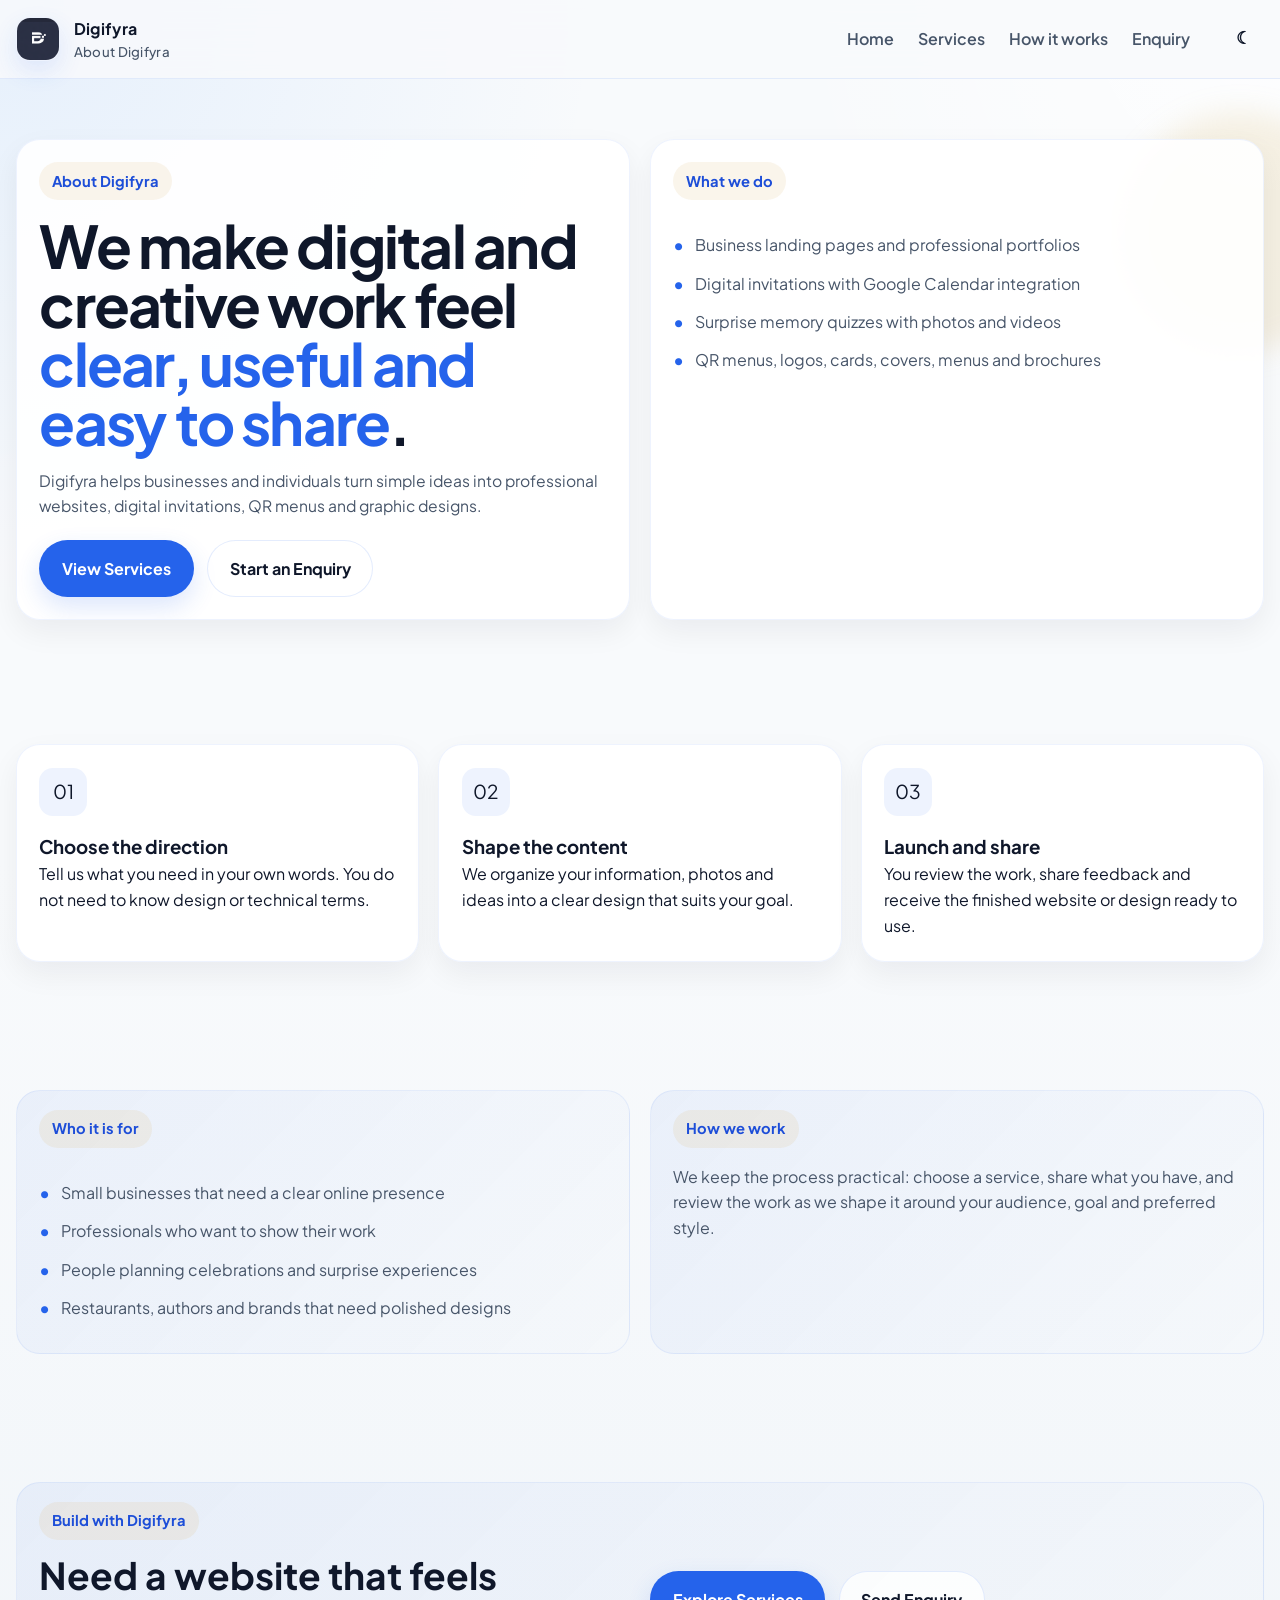
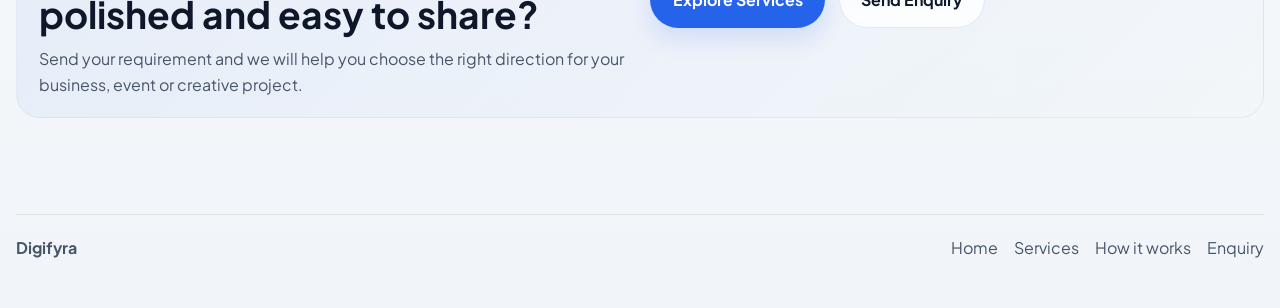
==== commit 2908417f: "Enhanced site" ====
--- a/about.html
+++ b/about.html
@@ -3,8 +3,8 @@
 <head>
   <meta charset="UTF-8">
   <meta name="viewport" content="width=device-width, initial-scale=1">
-  <title>About | Digifyra</title>
-  <meta name="description" content="Learn about Digifyra, the digital studio behind portfolio websites, landing pages, invitation sites and storytelling experiences.">
+  <title>About Digifyra | Simple Web and Design Services</title>
+  <meta name="description" content="Learn about Digifyra, a creative service for websites, digital invitations, QR menus, logos and print designs.">
   <meta name="robots" content="index, follow">
   <meta name="theme-color" content="#2563EB">
   <!-- Google Tag Manager -->
@@ -34,8 +34,8 @@
         <button class="nav-toggle" type="button" aria-expanded="false" aria-label="Toggle navigation" data-nav-toggle>Menu</button>
         <nav class="site-nav" data-nav>
           <a href="index.html">Home</a>
-          <a href="templates.html">Templates</a>
-          <a href="pricing.html">Pricing</a>
+          <a href="index.html#services">Services</a>
+          <a href="index.html#how-it-works">How it works</a>
           <a href="order.html">Enquiry</a>
         </nav>
       </div>
@@ -46,20 +46,20 @@
         <div class="container split-layout">
           <article class="info-panel reveal">
             <div class="eyebrow">About Digifyra</div>
-            <h1 class="display">We shape digital experiences that feel <span>clear, modern and easy to share</span>.</h1>
-            <p class="lead">Digifyra creates portfolio websites, company landing pages, invitation sites, QR restaurant menus and storytelling experiences designed for mobile-first viewing and polished presentation.</p>
+            <h1 class="display">We make digital and creative work feel <span>clear, useful and easy to share</span>.</h1>
+            <p class="lead">Digifyra helps businesses and individuals turn simple ideas into professional websites, digital invitations, QR menus and graphic designs.</p>
             <div class="stack-actions">
-              <a class="btn" href="templates.html">Browse Templates</a>
+              <a class="btn" href="index.html#services">View Services</a>
               <a class="btn-secondary" href="order.html">Start an Enquiry</a>
             </div>
           </article>
           <article class="info-panel reveal">
             <div class="eyebrow">What we do</div>
             <ul class="feature-list">
-              <li>Portfolio sites for creators, studios and teams</li>
-              <li>Landing pages for companies, campaigns and launches</li>
-              <li>Invitation and celebration pages for shareable events</li>
-              <li>QR-based restaurant menu websites for mobile scanning</li>
+              <li>Business landing pages and professional portfolios</li>
+              <li>Digital invitations with Google Calendar integration</li>
+              <li>Surprise memory quizzes with photos and videos</li>
+              <li>QR menus, logos, cards, covers, menus and brochures</li>
             </ul>
           </article>
         </div>
@@ -70,17 +70,17 @@
           <article class="service-card reveal">
             <div class="service-card__icon">01</div>
             <h3>Choose the direction</h3>
-            <p>Start from a live template or describe the kind of website experience you want to create.</p>
+            <p>Tell us what you need in your own words. You do not need to know design or technical terms.</p>
           </article>
           <article class="service-card reveal">
             <div class="service-card__icon">02</div>
             <h3>Shape the content</h3>
-            <p>We organize your sections, text, visuals and structure into a layout that feels clean and intentional.</p>
+            <p>We organize your information, photos and ideas into a clear design that suits your goal.</p>
           </article>
           <article class="service-card reveal">
             <div class="service-card__icon">03</div>
             <h3>Launch and share</h3>
-            <p>Your final website is built to feel smooth on mobile and ready for links, scans, campaigns or social sharing.</p>
+            <p>You review the work, share feedback and receive the finished website or design ready to use.</p>
           </article>
         </div>
       </section>
@@ -90,15 +90,15 @@
           <article class="notice-bar reveal">
             <div class="eyebrow">Who it is for</div>
             <ul class="feature-list">
-              <li>Creators who need a stronger digital portfolio presence</li>
-              <li>Companies launching offers, services or campaigns</li>
-              <li>Families and couples planning digital invitation websites</li>
-              <li>Restaurants that want a mobile-friendly QR menu experience</li>
+              <li>Small businesses that need a clear online presence</li>
+              <li>Professionals who want to show their work</li>
+              <li>People planning celebrations and surprise experiences</li>
+              <li>Restaurants, authors and brands that need polished designs</li>
             </ul>
           </article>
           <article class="notice-bar reveal">
             <div class="eyebrow">How we work</div>
-            <p class="section-copy">We keep the process practical and flexible: choose a template or website type, share your content, pick a plan, and refine the final experience around your audience, goals and preferred style.</p>
+            <p class="section-copy">We keep the process practical: choose a service, share what you have, and review the work as we shape it around your audience, goal and preferred style.</p>
           </article>
         </div>
       </section>
@@ -110,10 +110,10 @@
               <div>
                 <div class="eyebrow">Build with Digifyra</div>
                 <h2 class="section-title">Need a website that feels polished and easy to share?</h2>
-                <p class="section-copy">Explore the live templates or send your requirement and we can help shape the right direction for your brand, story or service.</p>
+                <p class="section-copy">Send your requirement and we will help you choose the right direction for your business, event or creative project.</p>
               </div>
               <div class="stack-actions" style="align-content:center; justify-content:flex-start;">
-                <a class="btn" href="templates.html">Explore Templates</a>
+                <a class="btn" href="index.html#services">Explore Services</a>
                 <a class="btn-secondary" href="order.html">Send Enquiry</a>
               </div>
             </div>
@@ -129,8 +129,8 @@
         </div>
         <div class="footer-links">
           <a href="index.html">Home</a>
-          <a href="templates.html">Templates</a>
-          <a href="pricing.html">Pricing</a>
+          <a href="index.html#services">Services</a>
+          <a href="index.html#how-it-works">How it works</a>
           <a href="order.html">Enquiry</a>
         </div>
       </div>
--- a/style.css
+++ b/style.css
@@ -60,6 +60,594 @@
   --accent: #60a5fa;
 }
 
+/* Clean homepage */
+.page-home-clean {
+  font-family: "Inter", sans-serif;
+  background: #f8fafc;
+}
+
+.page-home-clean .page-shell::before,
+.page-home-clean .page-shell::after {
+  display: none;
+}
+
+.page-home-clean .site-header {
+  background: rgba(248, 250, 252, 0.92);
+}
+
+.theme-dark.page-home-clean .site-header {
+  background: rgba(2, 6, 23, 0.92);
+  border-bottom-color: rgba(96, 165, 250, 0.14);
+}
+
+.page-home-clean .site-nav .btn {
+  color: #fff;
+  padding: 0.72rem 1.1rem;
+}
+
+.clean-hero {
+  padding: 7rem 0 5.5rem;
+  background:
+    radial-gradient(circle at 82% 22%, rgba(37, 99, 235, 0.1), transparent 28%),
+    linear-gradient(180deg, #fff 0%, #f8fafc 100%);
+}
+
+.clean-hero__grid {
+  display: grid;
+  grid-template-columns: minmax(0, 1.05fr) minmax(420px, 0.95fr);
+  align-items: center;
+  gap: clamp(3rem, 7vw, 7rem);
+}
+
+.clean-hero__copy h1 {
+  max-width: 780px;
+  margin: 1rem 0 1.4rem;
+  font-size: clamp(3rem, 5.7vw, 5.6rem);
+  line-height: 1.02;
+  letter-spacing: -0.065em;
+}
+
+.clean-hero__copy h1 span {
+  color: var(--primary);
+}
+
+.clean-hero__copy > p {
+  max-width: 670px;
+  margin: 0;
+  color: var(--muted);
+  font-size: clamp(1.05rem, 1.4vw, 1.22rem);
+  line-height: 1.75;
+}
+
+.clean-hero__copy .hero-actions {
+  margin-top: 2rem;
+}
+
+.clean-hero__trust {
+  display: flex;
+  flex-wrap: wrap;
+  gap: 0.75rem 1.5rem;
+  margin-top: 2rem;
+  color: var(--muted);
+  font-size: 0.9rem;
+  font-weight: 600;
+}
+
+.clean-hero__trust span {
+  display: inline-flex;
+  align-items: center;
+  gap: 0.45rem;
+}
+
+.clean-hero__trust span::before {
+  content: "";
+  width: 0.45rem;
+  height: 0.45rem;
+  border-radius: 50%;
+  background: var(--primary);
+}
+
+.clean-showcase {
+  padding: 1rem;
+  border: 1px solid #dbe4f0;
+  border-radius: 28px;
+  background: rgba(255, 255, 255, 0.92);
+  box-shadow: 0 30px 70px rgba(15, 23, 42, 0.12);
+}
+
+.clean-showcase__top {
+  display: flex;
+  align-items: center;
+  gap: 0.65rem;
+  padding: 0.35rem 0.35rem 1rem;
+  color: #64748b;
+  font-size: 0.78rem;
+  font-weight: 700;
+  letter-spacing: 0.04em;
+  text-transform: uppercase;
+}
+
+.clean-showcase__dot {
+  width: 0.6rem;
+  height: 0.6rem;
+  border-radius: 50%;
+  background: #22c55e;
+  box-shadow: 0 0 0 5px rgba(34, 197, 94, 0.12);
+}
+
+.clean-showcase__main {
+  display: grid;
+  grid-template-columns: auto 1fr;
+  gap: 1.15rem;
+  align-items: center;
+  min-height: 230px;
+  padding: 2rem;
+  border-radius: 20px;
+  color: #fff;
+  background: linear-gradient(145deg, #0f172a, #1e3a8a);
+}
+
+.clean-showcase__icon {
+  display: grid;
+  place-items: center;
+  width: 4.6rem;
+  height: 4.6rem;
+  border-radius: 18px;
+  color: #1d4ed8;
+  background: #fff;
+}
+
+.clean-showcase__icon svg {
+  width: 2.3rem;
+}
+
+.clean-showcase__main small {
+  display: block;
+  margin-bottom: 0.45rem;
+  color: #bfdbfe;
+  font-weight: 600;
+}
+
+.clean-showcase__main strong {
+  display: block;
+  max-width: 300px;
+  font-size: clamp(1.35rem, 2.2vw, 2rem);
+  line-height: 1.18;
+}
+
+.clean-showcase__main p {
+  margin: 0.65rem 0 0;
+  color: #cbd5e1;
+  font-size: 0.9rem;
+}
+
+.clean-showcase__mini-grid {
+  display: grid;
+  grid-template-columns: repeat(3, 1fr);
+  gap: 0.75rem;
+  margin-top: 0.75rem;
+}
+
+.clean-showcase__mini-grid article {
+  min-height: 126px;
+  padding: 1rem;
+  border: 1px solid #e2e8f0;
+  border-radius: 16px;
+  background: #f8fafc;
+}
+
+.clean-showcase__mini-grid span,
+.clean-showcase__mini-grid strong,
+.clean-showcase__mini-grid small {
+  display: block;
+}
+
+.clean-showcase__mini-grid span {
+  margin-bottom: 1.15rem;
+  color: var(--primary);
+  font-size: 0.75rem;
+  font-weight: 800;
+}
+
+.clean-showcase__mini-grid strong {
+  color: #0f172a;
+  font-size: 0.88rem;
+}
+
+.clean-showcase__mini-grid small {
+  margin-top: 0.3rem;
+  color: #64748b;
+  line-height: 1.4;
+}
+
+.clean-section {
+  background: #fff;
+}
+
+.clean-heading {
+  max-width: 720px;
+  margin-bottom: 3rem;
+}
+
+.clean-heading h2,
+.clean-value-copy h2,
+.clean-cta h2 {
+  margin: 0.75rem 0 1rem;
+  font-size: clamp(2.1rem, 4vw, 3.7rem);
+  line-height: 1.08;
+  letter-spacing: -0.045em;
+}
+
+.clean-heading p,
+.clean-value-copy > p,
+.clean-cta p {
+  color: var(--muted);
+  font-size: 1.05rem;
+}
+
+.clean-service-groups {
+  display: grid;
+  grid-template-columns: repeat(2, minmax(0, 1fr));
+  gap: 1.25rem;
+}
+
+.clean-service-group {
+  display: flex;
+  flex-direction: column;
+  min-height: 440px;
+  padding: clamp(1.5rem, 3vw, 2.35rem);
+  border: 1px solid #e2e8f0;
+  border-radius: 22px;
+  background: #fff;
+  transition: transform 180ms ease, box-shadow 180ms ease, border-color 180ms ease;
+}
+
+.clean-service-group:hover {
+  transform: translateY(-4px);
+  border-color: #bfdbfe;
+  box-shadow: 0 20px 50px rgba(15, 23, 42, 0.08);
+}
+
+.clean-service-group__heading {
+  display: grid;
+  grid-template-columns: auto 1fr;
+  gap: 1rem;
+  align-items: start;
+  padding-bottom: 1.5rem;
+  border-bottom: 1px solid #e2e8f0;
+}
+
+.clean-service-group__number {
+  display: grid;
+  place-items: center;
+  width: 2.7rem;
+  height: 2.7rem;
+  border-radius: 12px;
+  color: var(--primary);
+  background: #eff6ff;
+  font-size: 0.8rem;
+  font-weight: 800;
+}
+
+.clean-service-group__heading p {
+  margin: 0 0 0.35rem;
+  color: var(--primary);
+  font-size: 0.78rem;
+  font-weight: 700;
+  letter-spacing: 0.03em;
+  text-transform: uppercase;
+}
+
+.clean-service-group__heading h3 {
+  margin: 0;
+  font-size: clamp(1.35rem, 2vw, 1.75rem);
+  line-height: 1.25;
+}
+
+.clean-service-list {
+  display: grid;
+  grid-template-columns: repeat(2, 1fr);
+  gap: 1.2rem;
+  padding: 1.6rem 0;
+}
+
+.clean-service-list--single {
+  grid-template-columns: 1fr;
+}
+
+.clean-service-list strong,
+.clean-service-list span {
+  display: block;
+}
+
+.clean-service-list strong {
+  margin-bottom: 0.45rem;
+  color: #0f172a;
+}
+
+.clean-service-list span {
+  color: #64748b;
+  font-size: 0.93rem;
+  line-height: 1.65;
+}
+
+.clean-service-group > a {
+  display: inline-flex;
+  justify-content: space-between;
+  align-items: center;
+  gap: 1rem;
+  margin-top: auto;
+  padding-top: 1.25rem;
+  border-top: 1px solid #e2e8f0;
+  color: var(--primary);
+  font-weight: 700;
+}
+
+.clean-service-group > a span {
+  font-size: 1.35rem;
+  transition: transform 180ms ease;
+}
+
+.clean-service-group > a:hover span {
+  transform: translateX(4px);
+}
+
+.clean-design-tags {
+  display: flex;
+  flex-wrap: wrap;
+  gap: 0.65rem;
+  padding: 1.6rem 0;
+}
+
+.clean-design-tags span {
+  padding: 0.65rem 0.85rem;
+  border: 1px solid #dbe4f0;
+  border-radius: 999px;
+  color: #334155;
+  background: #f8fafc;
+  font-size: 0.88rem;
+  font-weight: 600;
+}
+
+.clean-process-section {
+  background: #f1f5f9;
+}
+
+.clean-process {
+  display: grid;
+  grid-template-columns: repeat(3, 1fr);
+  gap: 1px;
+  overflow: hidden;
+  border: 1px solid #dbe4f0;
+  border-radius: 22px;
+  background: #dbe4f0;
+}
+
+.clean-process article {
+  min-height: 275px;
+  padding: clamp(1.5rem, 3vw, 2.5rem);
+  background: #fff;
+}
+
+.clean-process article > span {
+  display: grid;
+  place-items: center;
+  width: 2.7rem;
+  height: 2.7rem;
+  margin-bottom: 2.5rem;
+  border-radius: 50%;
+  color: #fff;
+  background: var(--primary);
+  font-weight: 800;
+}
+
+.clean-process h3 {
+  margin: 0 0 0.75rem;
+  font-size: 1.25rem;
+}
+
+.clean-process p {
+  margin: 0;
+  color: #64748b;
+}
+
+.clean-value-grid {
+  display: grid;
+  grid-template-columns: 0.85fr 1.15fr;
+  gap: clamp(3rem, 8vw, 8rem);
+  align-items: center;
+}
+
+.clean-value-copy .btn-secondary {
+  margin-top: 1.1rem;
+}
+
+.clean-value-list {
+  border-top: 1px solid #dbe4f0;
+}
+
+.clean-value-list article {
+  display: grid;
+  grid-template-columns: minmax(160px, 0.65fr) 1fr;
+  gap: 2rem;
+  padding: 1.5rem 0;
+  border-bottom: 1px solid #dbe4f0;
+}
+
+.clean-value-list span {
+  color: #64748b;
+}
+
+.clean-cta-section {
+  padding-top: 2rem;
+  background: #fff;
+}
+
+.clean-cta {
+  display: flex;
+  align-items: center;
+  justify-content: space-between;
+  gap: 3rem;
+  padding: clamp(2rem, 5vw, 4rem);
+  border-radius: 26px;
+  color: #fff;
+  background: #0f172a;
+}
+
+.clean-cta h2 {
+  max-width: 760px;
+}
+
+.clean-cta p {
+  margin-bottom: 0;
+  color: #cbd5e1;
+}
+
+.clean-cta .eyebrow {
+  color: #93c5fd;
+}
+
+.clean-cta .btn {
+  flex: 0 0 auto;
+  background: #fff;
+  color: #0f172a;
+}
+
+.clean-footer {
+  background: #f8fafc;
+}
+
+.clean-footer__bottom {
+  display: flex;
+  justify-content: space-between;
+  gap: 1rem;
+  padding-top: 1.5rem;
+  color: #64748b;
+  font-size: 0.85rem;
+}
+
+body.theme-dark.page-home-clean {
+  background: #020617;
+}
+
+body.theme-dark .clean-section,
+body.theme-dark .clean-cta-section,
+body.theme-dark .clean-service-group,
+body.theme-dark .clean-process article {
+  background: #0f172a;
+}
+
+body.theme-dark .clean-hero,
+body.theme-dark .clean-process-section,
+body.theme-dark .clean-footer {
+  background: #020617;
+}
+
+body.theme-dark .clean-showcase {
+  border-color: #263449;
+  background: #0f172a;
+}
+
+body.theme-dark .clean-showcase__mini-grid article,
+body.theme-dark .clean-design-tags span {
+  border-color: #263449;
+  background: #111c30;
+}
+
+body.theme-dark .clean-showcase__mini-grid strong,
+body.theme-dark .clean-service-list strong {
+  color: #e2e8f0;
+}
+
+body.theme-dark .clean-service-group,
+body.theme-dark .clean-service-group__heading,
+body.theme-dark .clean-service-group > a,
+body.theme-dark .clean-value-list,
+body.theme-dark .clean-value-list article {
+  border-color: #263449;
+}
+
+@media (max-width: 980px) {
+  .clean-hero__grid,
+  .clean-value-grid {
+    grid-template-columns: 1fr;
+  }
+
+  .clean-hero__visual {
+    max-width: 680px;
+  }
+}
+
+@media (max-width: 760px) {
+  .theme-dark.page-home-clean .site-nav {
+    background: rgba(2, 6, 23, 0.98);
+  }
+
+  .clean-hero {
+    padding: 4.5rem 0 3.5rem;
+  }
+
+  .clean-hero__grid {
+    gap: 3rem;
+  }
+
+  .clean-hero__copy h1 {
+    font-size: clamp(2.6rem, 13vw, 4.2rem);
+  }
+
+  .clean-service-groups,
+  .clean-process {
+    grid-template-columns: 1fr;
+  }
+
+  .clean-service-group {
+    min-height: 0;
+  }
+
+  .clean-process {
+    gap: 1px;
+  }
+
+  .clean-process article {
+    min-height: 0;
+  }
+
+  .clean-cta,
+  .clean-footer__bottom {
+    align-items: flex-start;
+    flex-direction: column;
+  }
+}
+
+@media (max-width: 540px) {
+  .clean-showcase__main {
+    grid-template-columns: 1fr;
+    padding: 1.4rem;
+  }
+
+  .clean-showcase__mini-grid,
+  .clean-service-list,
+  .clean-value-list article {
+    grid-template-columns: 1fr;
+  }
+
+  .clean-showcase__mini-grid article {
+    min-height: 0;
+  }
+
+  .clean-showcase__mini-grid span {
+    margin-bottom: 0.5rem;
+  }
+
+  .clean-service-group__heading {
+    grid-template-columns: 1fr;
+  }
+
+  .clean-value-list article {
+    gap: 0.5rem;
+  }
+}
+
 * {
   box-sizing: border-box;
 }
@@ -2689,3 +3277,484 @@
     transform: translateX(120%);
   }
 }
+
+body.restaurant-menu-page {
+  --primary: #c96f2d;
+  --primary-strong: #9e521c;
+  --secondary: #fff0dc;
+  --accent: #efb569;
+  --line: rgba(201, 111, 45, 0.14);
+  --bg-gradient-1: rgba(201, 111, 45, 0.16);
+  --bg-gradient-2: rgba(255, 241, 222, 0.85);
+  --bg-gradient-3: #fff9f2;
+  --bg-gradient-4: #fffaf5;
+  --bg-gradient-5: #f7efe6;
+  --header-bg: rgba(255, 249, 242, 0.82);
+  --glass-bg: rgba(255, 252, 246, 0.82);
+  --control-bg: rgba(255, 255, 255, 0.86);
+}
+
+.restaurant-menu-page .display span {
+  color: var(--primary);
+}
+
+.restaurant-showcase {
+  padding-top: 2rem;
+}
+
+.restaurant-showcase__grid {
+  display: grid;
+  grid-template-columns: minmax(0, 1.1fr) minmax(320px, 0.9fr);
+  gap: 1.4rem;
+  align-items: stretch;
+}
+
+.restaurant-showcase__copy,
+.restaurant-qr-poster,
+.restaurant-band__card,
+.restaurant-toolbar,
+.restaurant-menu-section,
+.restaurant-offer-panel,
+.restaurant-info-card {
+  border-radius: 28px;
+  border: 1px solid rgba(201, 111, 45, 0.1);
+  background: rgba(255, 255, 255, 0.78);
+  box-shadow: 0 18px 40px rgba(109, 62, 24, 0.08);
+  backdrop-filter: blur(14px);
+}
+
+.restaurant-showcase__copy {
+  padding: 2rem;
+  background:
+    radial-gradient(circle at top left, rgba(239, 181, 105, 0.24), transparent 28%),
+    linear-gradient(155deg, rgba(255, 255, 255, 0.92), rgba(255, 246, 236, 0.9));
+}
+
+.restaurant-showcase__chips {
+  display: flex;
+  flex-wrap: wrap;
+  gap: 0.65rem;
+  margin-top: 1.15rem;
+}
+
+.restaurant-showcase__chips span,
+.dish-badge {
+  display: inline-flex;
+  align-items: center;
+  justify-content: center;
+  padding: 0.42rem 0.8rem;
+  border-radius: 999px;
+  background: rgba(201, 111, 45, 0.12);
+  color: var(--primary-strong);
+  font-size: 0.82rem;
+  font-weight: 800;
+  letter-spacing: 0.02em;
+}
+
+.restaurant-showcase__stats {
+  display: grid;
+  grid-template-columns: repeat(3, minmax(0, 1fr));
+  gap: 0.85rem;
+  margin-top: 1.4rem;
+}
+
+.restaurant-showcase__stats article {
+  padding: 1rem;
+  border-radius: 20px;
+  background: rgba(255, 255, 255, 0.78);
+  border: 1px solid rgba(201, 111, 45, 0.08);
+}
+
+.restaurant-showcase__stats strong,
+.restaurant-band__card strong {
+  display: block;
+  margin-bottom: 0.18rem;
+  font-size: 1.15rem;
+}
+
+.restaurant-showcase__stats span,
+.restaurant-band__card p,
+.restaurant-toolbar__meta span,
+.restaurant-menu-section__head p,
+.restaurant-dish-card p,
+.restaurant-info-card p,
+.restaurant-qr-poster__top p,
+.restaurant-qr-poster__brand span {
+  color: var(--muted);
+}
+
+.restaurant-showcase__actions {
+  margin-top: 1.5rem;
+}
+
+.restaurant-qr-poster {
+  position: relative;
+  overflow: hidden;
+  padding: 1.4rem;
+  color: #fffaf5;
+  background:
+    radial-gradient(circle at top, rgba(255, 198, 125, 0.38), transparent 24%),
+    linear-gradient(155deg, #2e170b 0%, #472311 50%, #1f130d 100%);
+}
+
+.restaurant-qr-poster::after {
+  content: "";
+  position: absolute;
+  inset: auto -30px -40px auto;
+  width: 180px;
+  height: 180px;
+  border-radius: 50%;
+  background: rgba(255, 255, 255, 0.08);
+  filter: blur(10px);
+}
+
+.restaurant-qr-poster__top,
+.restaurant-qr-poster__brand,
+.restaurant-qr-poster__actions {
+  position: relative;
+  z-index: 1;
+}
+
+.restaurant-qr-poster__badge {
+  display: inline-flex;
+  margin-bottom: 0.7rem;
+  padding: 0.38rem 0.7rem;
+  border-radius: 999px;
+  background: rgba(255, 255, 255, 0.12);
+  color: #ffe1b7;
+  font-size: 0.78rem;
+  font-weight: 700;
+  letter-spacing: 0.08em;
+  text-transform: uppercase;
+}
+
+.restaurant-qr-poster__top strong {
+  display: block;
+  font-family: "Cormorant Garamond", serif;
+  font-size: clamp(2rem, 4vw, 2.8rem);
+  line-height: 0.95;
+}
+
+.restaurant-qr-poster__top p {
+  margin: 0.75rem 0 0;
+  color: rgba(255, 244, 231, 0.78);
+}
+
+.restaurant-qr-poster__code {
+  position: relative;
+  z-index: 1;
+  display: grid;
+  place-items: center;
+  padding: 1.3rem 0;
+}
+
+.restaurant-qr-frame {
+  display: grid;
+  place-items: center;
+  width: min(100%, 270px);
+  aspect-ratio: 1;
+  padding: 1rem;
+  border-radius: 28px;
+  background:
+    linear-gradient(145deg, rgba(255, 249, 242, 1), rgba(255, 237, 215, 1));
+  box-shadow:
+    inset 0 0 0 1px rgba(255, 255, 255, 0.5),
+    0 18px 35px rgba(8, 7, 6, 0.28);
+}
+
+.restaurant-qr-frame img,
+.restaurant-qr-frame canvas {
+  display: block;
+  width: 100%;
+  max-width: 100%;
+  height: auto;
+  border-radius: 18px;
+  background: #fff;
+  padding: 0.6rem;
+}
+
+.restaurant-qr-poster__brand {
+  display: grid;
+  gap: 0.45rem;
+}
+
+.restaurant-qr-poster__brand a {
+  color: #ffe1b7;
+  font-weight: 700;
+  word-break: break-word;
+}
+
+.restaurant-qr-poster__actions {
+  display: grid;
+  grid-template-columns: repeat(2, minmax(0, 1fr));
+  gap: 0.75rem;
+  margin-top: 1rem;
+}
+
+.restaurant-qr-poster .btn-secondary {
+  border-color: rgba(255, 255, 255, 0.18);
+  background: rgba(255, 255, 255, 0.08);
+  color: #fffaf5;
+}
+
+.restaurant-band {
+  padding-top: 0;
+}
+
+.restaurant-band__grid {
+  display: grid;
+  grid-template-columns: repeat(3, minmax(0, 1fr));
+  gap: 1rem;
+}
+
+.restaurant-band__card {
+  padding: 1.2rem 1.25rem;
+}
+
+.restaurant-band__card span,
+.restaurant-menu-section__head span {
+  display: inline-flex;
+  margin-bottom: 0.55rem;
+  color: var(--primary);
+  font-size: 0.82rem;
+  font-weight: 800;
+  letter-spacing: 0.08em;
+  text-transform: uppercase;
+}
+
+.restaurant-category-strip-wrap {
+  padding-top: 0;
+}
+
+.restaurant-category-strip {
+  position: sticky;
+  top: 86px;
+  z-index: 8;
+  display: flex;
+  gap: 0.75rem;
+  overflow-x: auto;
+  padding: 0.55rem;
+  border-radius: 999px;
+  border: 1px solid rgba(201, 111, 45, 0.1);
+  background: rgba(255, 252, 246, 0.86);
+  box-shadow: 0 18px 30px rgba(109, 62, 24, 0.08);
+  scrollbar-width: none;
+}
+
+.restaurant-category-strip::-webkit-scrollbar {
+  display: none;
+}
+
+.restaurant-category-strip a {
+  flex: 0 0 auto;
+  padding: 0.72rem 1rem;
+  border-radius: 999px;
+  background: transparent;
+  color: var(--primary-strong);
+  font-weight: 700;
+}
+
+.restaurant-category-strip a:hover,
+.restaurant-category-strip a:focus-visible {
+  background: rgba(201, 111, 45, 0.12);
+}
+
+.restaurant-toolbar {
+  display: grid;
+  grid-template-columns: minmax(0, 1fr) auto;
+  gap: 1rem;
+  align-items: end;
+  padding: 1.2rem;
+  margin-bottom: 1.2rem;
+}
+
+.restaurant-search {
+  display: grid;
+  gap: 0.45rem;
+  font-weight: 700;
+}
+
+.restaurant-search span {
+  font-size: 0.92rem;
+}
+
+.restaurant-search input {
+  width: 100%;
+  min-height: 54px;
+  padding: 0 1rem;
+  border: 1px solid rgba(201, 111, 45, 0.12);
+  border-radius: 18px;
+  background: rgba(255, 255, 255, 0.94);
+  color: var(--text);
+}
+
+.restaurant-search input:focus {
+  outline: 2px solid rgba(201, 111, 45, 0.22);
+  outline-offset: 2px;
+}
+
+.restaurant-toolbar__meta {
+  display: grid;
+  justify-items: end;
+  gap: 0.25rem;
+  text-align: right;
+  font-size: 0.94rem;
+}
+
+.restaurant-menu-sections {
+  display: grid;
+  gap: 1.2rem;
+}
+
+.restaurant-menu-section {
+  padding: 1.35rem;
+}
+
+.restaurant-menu-section__head {
+  display: flex;
+  justify-content: space-between;
+  gap: 1rem;
+  align-items: end;
+  margin-bottom: 1rem;
+}
+
+.restaurant-menu-section__head h3,
+.restaurant-dish-card h4,
+.restaurant-info-card h3 {
+  margin: 0;
+}
+
+.restaurant-dish-grid,
+.restaurant-info-grid {
+  display: grid;
+  grid-template-columns: repeat(3, minmax(0, 1fr));
+  gap: 1rem;
+}
+
+.restaurant-dish-card {
+  display: grid;
+  gap: 0.75rem;
+  min-height: 100%;
+  padding: 1.1rem;
+  border-radius: 22px;
+  background:
+    linear-gradient(180deg, rgba(255, 255, 255, 0.92), rgba(255, 247, 237, 0.9));
+  border: 1px solid rgba(201, 111, 45, 0.1);
+}
+
+.restaurant-dish-card__meta {
+  display: flex;
+  flex-wrap: wrap;
+  gap: 0.45rem;
+}
+
+.dish-badge--soft {
+  background: rgba(97, 160, 102, 0.12);
+  color: #2f7a36;
+}
+
+.restaurant-dish-card p {
+  margin: 0;
+}
+
+.restaurant-dish-card.is-hidden,
+.restaurant-menu-section.is-hidden {
+  display: none;
+}
+
+.restaurant-offer-panel {
+  display: flex;
+  justify-content: space-between;
+  align-items: center;
+  gap: 1.2rem;
+  padding: 1.6rem;
+  background:
+    radial-gradient(circle at right center, rgba(239, 181, 105, 0.2), transparent 25%),
+    linear-gradient(145deg, rgba(255, 255, 255, 0.96), rgba(255, 246, 236, 0.92));
+}
+
+.restaurant-offer-panel h2 {
+  margin: 0.15rem 0 0.55rem;
+}
+
+.restaurant-offer-panel p {
+  margin: 0;
+  max-width: 700px;
+}
+
+.restaurant-info-card {
+  padding: 1.4rem;
+}
+
+@media (max-width: 1180px) {
+  .restaurant-showcase__grid,
+  .restaurant-band__grid,
+  .restaurant-dish-grid,
+  .restaurant-info-grid {
+    grid-template-columns: 1fr;
+  }
+
+  .restaurant-showcase__stats {
+    grid-template-columns: repeat(3, minmax(0, 1fr));
+  }
+}
+
+@media (max-width: 820px) {
+  .restaurant-showcase__copy,
+  .restaurant-qr-poster,
+  .restaurant-toolbar,
+  .restaurant-menu-section,
+  .restaurant-offer-panel,
+  .restaurant-info-card {
+    padding: 1.1rem;
+  }
+
+  .restaurant-showcase__stats,
+  .restaurant-qr-poster__actions {
+    grid-template-columns: 1fr;
+  }
+
+  .restaurant-category-strip {
+    top: 76px;
+    border-radius: 24px;
+  }
+
+  .restaurant-toolbar,
+  .restaurant-menu-section__head,
+  .restaurant-offer-panel {
+    grid-template-columns: 1fr;
+    display: grid;
+  }
+
+  .restaurant-toolbar__meta {
+    justify-items: start;
+    text-align: left;
+  }
+}
+
+@media (max-width: 640px) {
+  .restaurant-showcase {
+    padding-top: 1rem;
+  }
+
+  .restaurant-showcase__copy {
+    padding-top: 1.35rem;
+  }
+
+  .restaurant-showcase__stats {
+    grid-template-columns: 1fr;
+  }
+
+  .restaurant-qr-frame {
+    width: min(100%, 228px);
+    padding: 0.85rem;
+  }
+
+  .restaurant-menu-section {
+    padding: 1rem;
+  }
+
+  .restaurant-dish-card {
+    padding: 0.95rem;
+  }
+}
